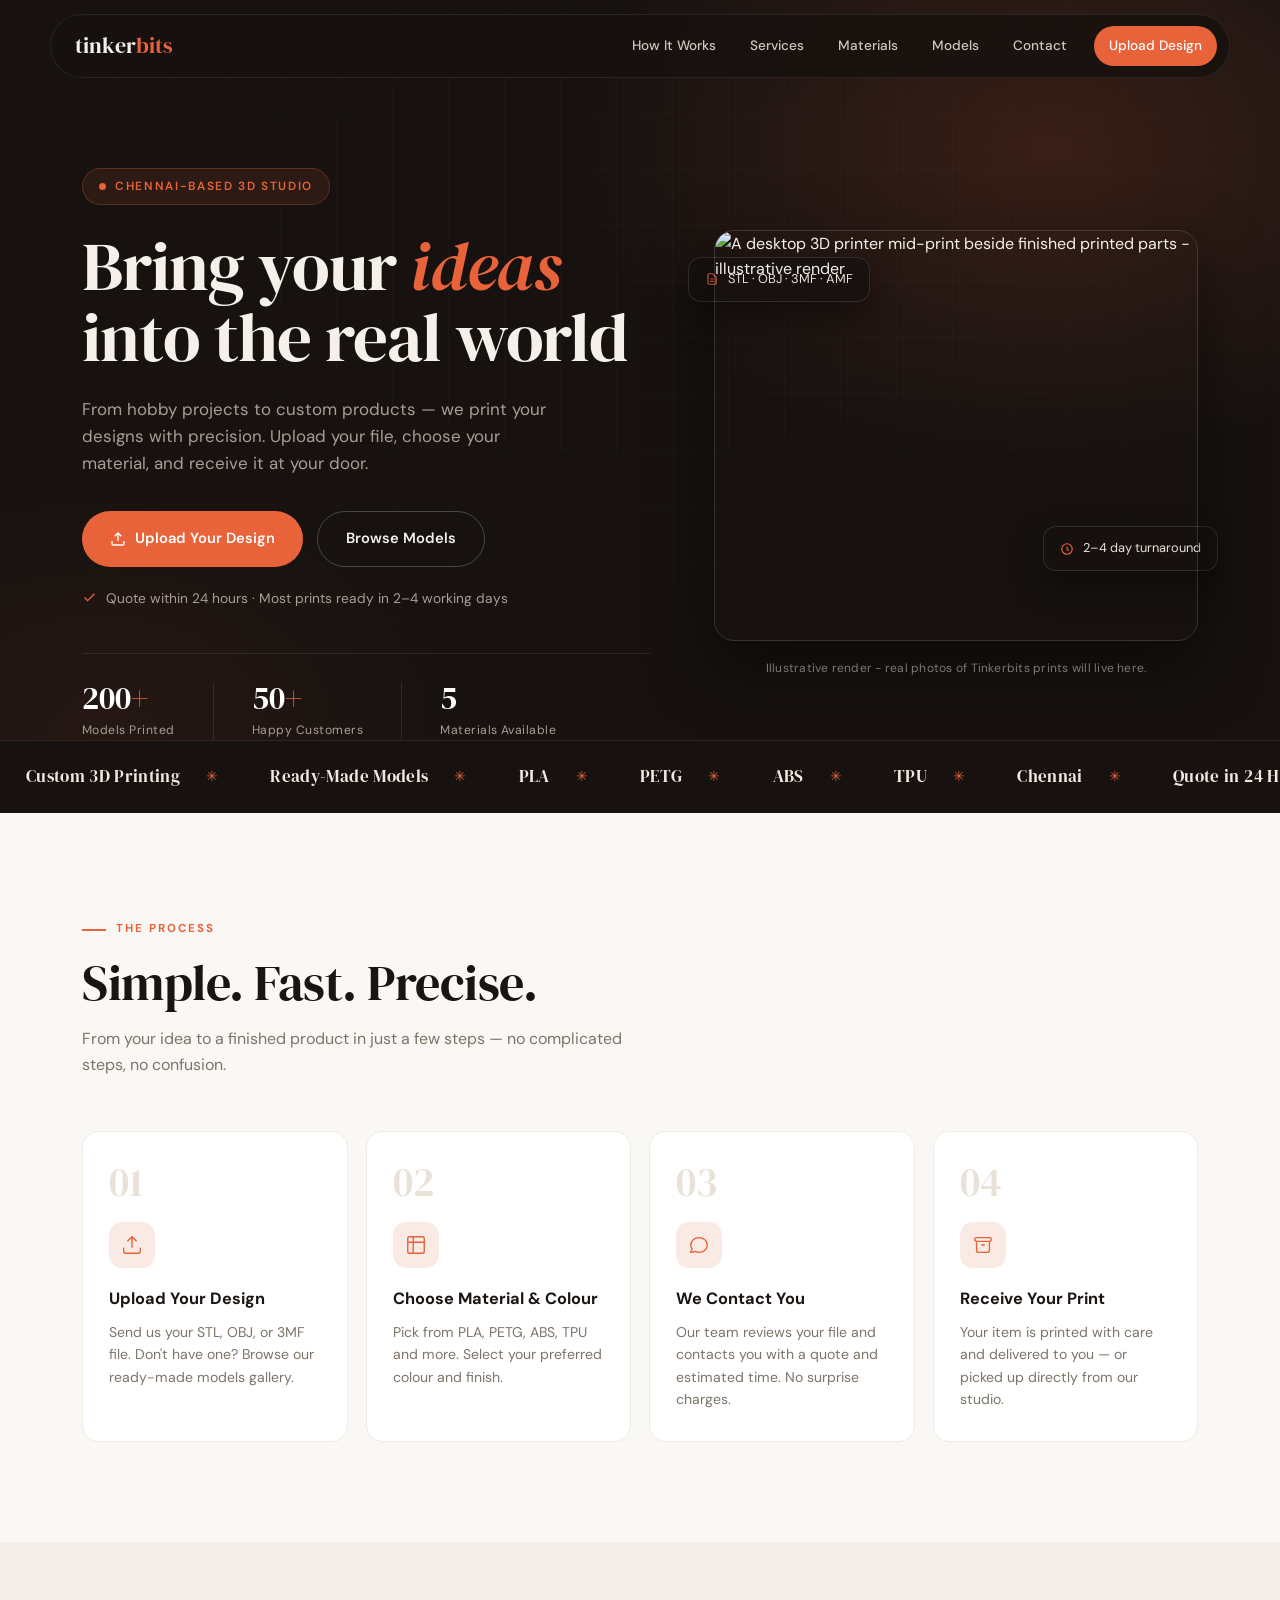
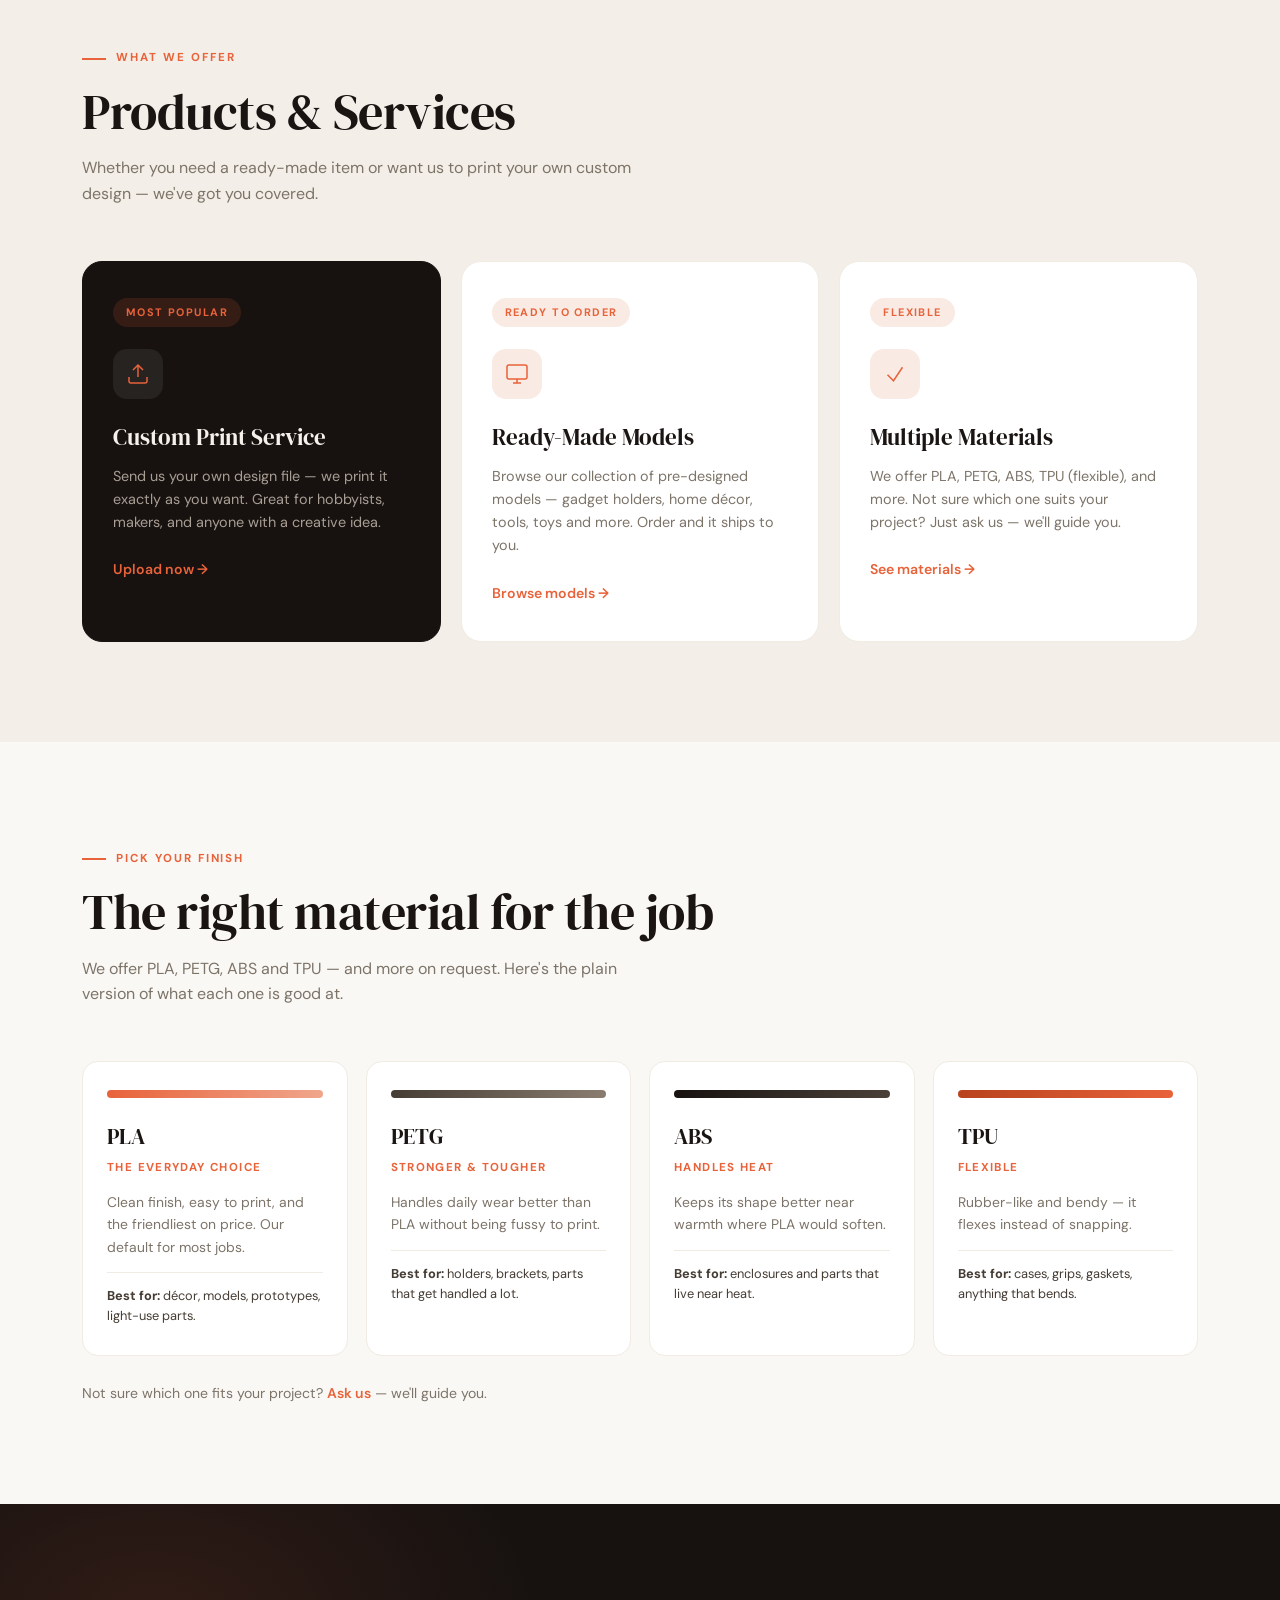
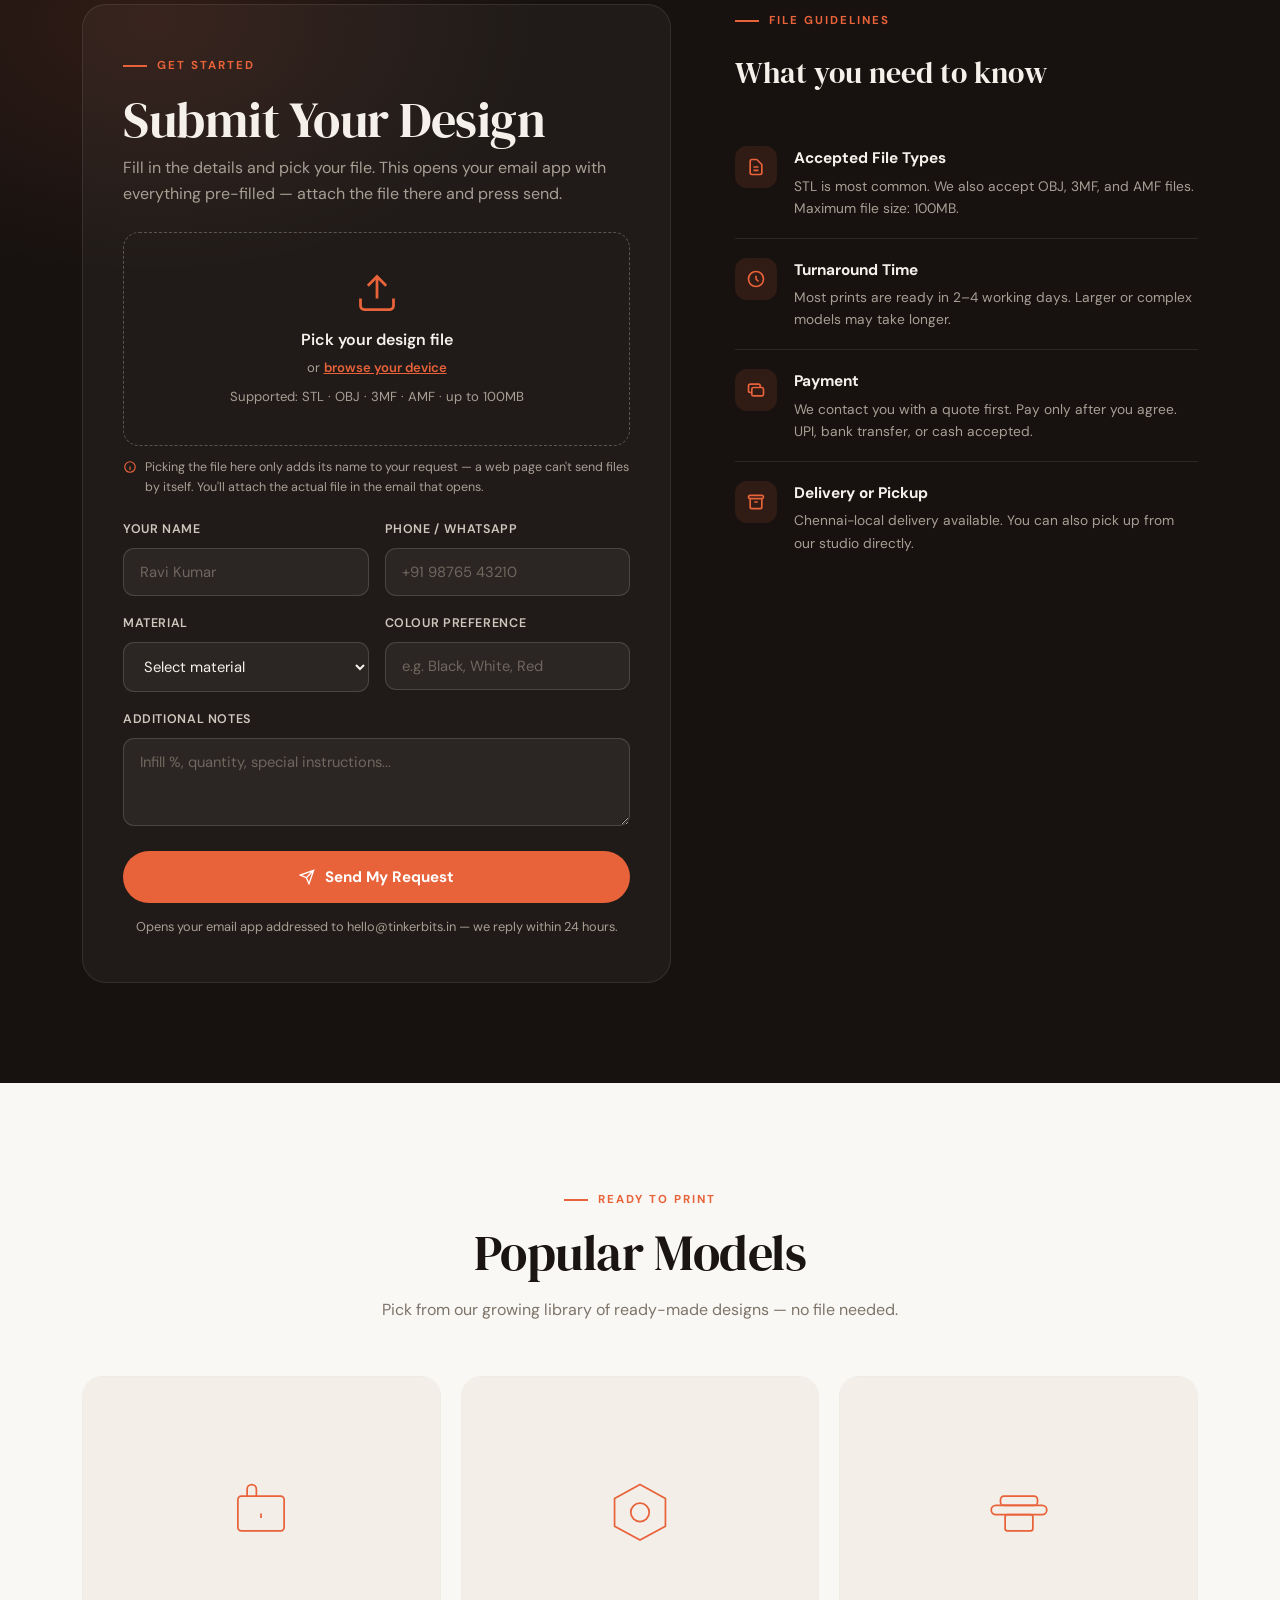
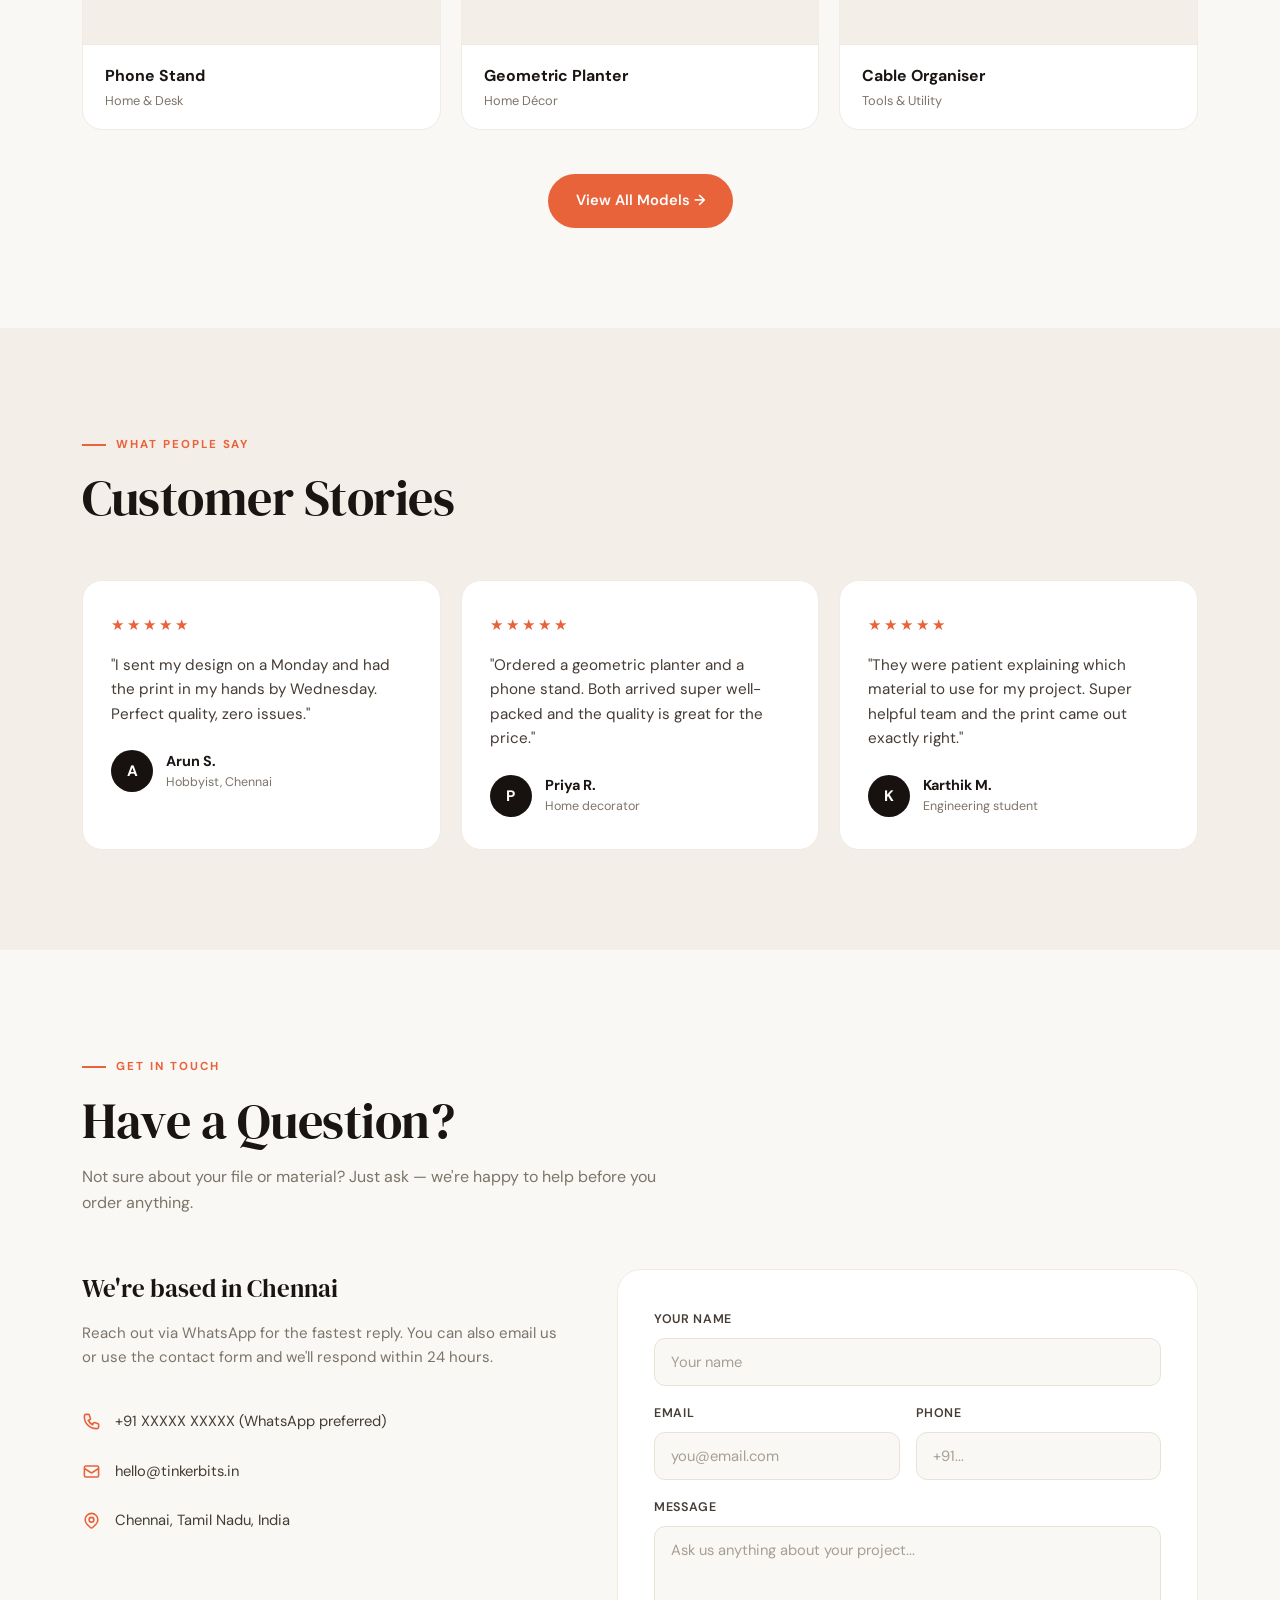
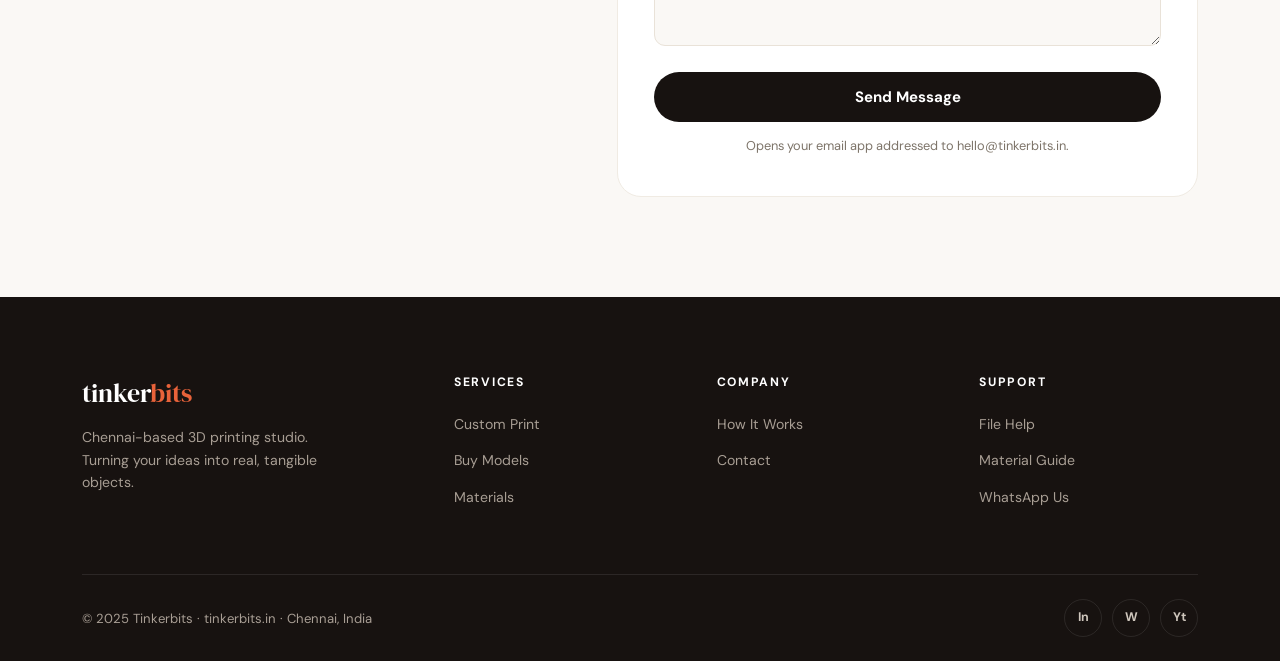
==== 1-index.html @ 571932a8 "Modern UI redesign: dark terracotta hero, materials section, honest mailto forms, restyled models ga" ====
<!DOCTYPE html>
<html lang="en">
<head>
  <meta charset="UTF-8" />
  <meta name="viewport" content="width=device-width, initial-scale=1.0" />
  <title>Tinkerbits — 3D Printing Studio, Chennai</title>
  <meta name="description" content="Chennai-based 3D printing studio. Upload your design or pick a ready-made model — printed with care and delivered to your door." />
  <link rel="preconnect" href="https://fonts.googleapis.com" />
  <link rel="preconnect" href="https://fonts.gstatic.com" crossorigin />
  <link href="https://fonts.googleapis.com/css2?family=DM+Serif+Display:ital@0;1&family=DM+Sans:wght@300;400;500;600;700&display=swap" rel="stylesheet" />
  <style>
    *, *::before, *::after { box-sizing: border-box; margin: 0; padding: 0; }
    :root {
      --bg: #faf8f5;
      --bg-warm: #f3eee7;
      --surface: #ffffff;
      --ink: #1a1512;
      --ink-2: #453c34;
      --muted: #7d7469;
      --border: #e9e2d8;
      --border-soft: #f0ebe3;
      --accent: #e8623a;
      --accent-strong: #cf4f28;
      --accent-soft: #f9ebe3;
      --dark: #171210;
      --dark-2: #211a16;
      --dark-line: rgba(255, 255, 255, 0.09);
      --dark-muted: #a89e94;
      --font-display: 'DM Serif Display', serif;
      --font-body: 'DM Sans', sans-serif;
      --max-w: 1180px;
      --radius: 16px;
      --ease: cubic-bezier(0.22, 1, 0.36, 1);
    }
    html { scroll-behavior: smooth; scroll-padding-top: 100px; }
    body {
      font-family: var(--font-body);
      background: var(--bg);
      color: var(--ink);
      line-height: 1.6;
      -webkit-font-smoothing: antialiased;
      overflow-x: hidden;
    }
    ::selection { background: var(--accent); color: #fff; }
    a { color: inherit; text-decoration: none; }
    ul { list-style: none; }
    svg { display: block; }
    img { max-width: 100%; display: block; }

    /* ─── NAV (dark floating pill) ─── */
    nav {
      position: fixed; top: 14px; left: 50%; transform: translateX(-50%);
      width: min(var(--max-w), calc(100% - 28px)); z-index: 100;
      display: flex; align-items: center; justify-content: space-between;
      padding: 11px 12px 11px 24px;
      background: rgba(23, 18, 16, 0.86);
      backdrop-filter: blur(16px); -webkit-backdrop-filter: blur(16px);
      border: 1px solid rgba(255, 255, 255, 0.08); border-radius: 100px;
      transition: box-shadow 0.4s var(--ease), background 0.4s var(--ease);
    }
    nav.scrolled { background: rgba(23, 18, 16, 0.95); box-shadow: 0 12px 36px rgba(23, 18, 16, 0.35); }
    .nav-logo { font-family: var(--font-display); font-size: 1.35rem; color: #f5f1ea; }
    .nav-logo span { color: var(--accent); }
    .nav-links { display: flex; align-items: center; gap: 4px; }
    .nav-links a {
      font-size: 0.85rem; font-weight: 500; color: #cfc7bd;
      padding: 9px 15px; border-radius: 100px;
      transition: color 0.25s var(--ease), background 0.25s var(--ease);
    }
    .nav-links a:hover { color: #fff; background: rgba(255, 255, 255, 0.07); }
    .nav-links a.nav-cta {
      background: var(--accent); color: #fff; margin-left: 8px;
      transition: background 0.25s var(--ease), transform 0.25s var(--ease), box-shadow 0.25s var(--ease);
    }
    .nav-links a.nav-cta:hover { background: var(--accent-strong); transform: translateY(-1px); box-shadow: 0 8px 22px rgba(232, 98, 58, 0.4); }
    .hamburger { display: none; flex-direction: column; gap: 5px; cursor: pointer; padding: 10px; background: none; border: none; }
    .hamburger span { width: 20px; height: 2px; background: #f5f1ea; border-radius: 2px; transition: 0.3s var(--ease); }

    /* ─── SHARED ─── */
    .section-inner { max-width: var(--max-w); margin: 0 auto; padding: 0 32px; }
    .section-label {
      display: inline-flex; align-items: center; gap: 10px;
      font-size: 0.72rem; font-weight: 700; letter-spacing: 0.17em; text-transform: uppercase;
      color: var(--accent); margin-bottom: 18px;
    }
    .section-label::before { content: ''; width: 24px; height: 2px; background: var(--accent); }
    .section-title {
      font-family: var(--font-display); font-weight: 400;
      font-size: clamp(2.1rem, 4.4vw, 3.1rem); line-height: 1.08; letter-spacing: -0.01em;
      margin-bottom: 16px;
    }
    .section-sub { color: var(--muted); max-width: 580px; font-size: 1rem; }
    section { padding: 100px 0; position: relative; }

    .btn-primary, .btn-outline {
      display: inline-flex; align-items: center; gap: 9px;
      padding: 15px 28px; border-radius: 100px;
      font-family: var(--font-body); font-size: 0.92rem; font-weight: 600;
      cursor: pointer; border: none;
      transition: transform 0.3s var(--ease), box-shadow 0.3s var(--ease), background 0.3s var(--ease), border-color 0.3s var(--ease), color 0.3s var(--ease);
    }
    .btn-primary { background: var(--accent); color: #fff; }
    .btn-primary:hover { background: var(--accent-strong); transform: translateY(-2px); box-shadow: 0 12px 32px rgba(232, 98, 58, 0.35); }
    .btn-outline { background: transparent; color: var(--ink); border: 1px solid var(--border); }
    .btn-outline:hover { border-color: var(--ink); transform: translateY(-2px); }

    .fade-in { opacity: 0; transform: translateY(26px); transition: opacity 0.8s var(--ease), transform 0.8s var(--ease); transition-delay: var(--d, 0s); }
    .fade-in.visible { opacity: 1; transform: none; }
    @media (prefers-reduced-motion: reduce) {
      html { scroll-behavior: auto; }
      .fade-in { opacity: 1; transform: none; transition: none; }
      *, *::before, *::after { animation-duration: 0.01ms !important; animation-iteration-count: 1 !important; transition-duration: 0.01ms !important; }
    }

    /* ─── HERO (dark, photo-led) ─── */
    .hero {
      background: var(--dark); color: #f5f1ea;
      padding: 168px 0 0; overflow: hidden;
    }
    .hero::before {
      content: ''; position: absolute; inset: 0;
      background:
        radial-gradient(720px 480px at 82% 18%, rgba(232, 98, 58, 0.16), transparent 65%),
        radial-gradient(600px 420px at 8% 90%, rgba(232, 98, 58, 0.07), transparent 60%);
      pointer-events: none;
    }
    .hero-bg-grid {
      position: absolute; inset: 0; opacity: 0.5; pointer-events: none;
      background-image:
        linear-gradient(rgba(255,255,255,0.035) 1px, transparent 1px),
        linear-gradient(90deg, rgba(255,255,255,0.035) 1px, transparent 1px);
      background-size: 56px 56px;
      mask-image: radial-gradient(ellipse 90% 80% at 50% 30%, #000 30%, transparent 75%);
      -webkit-mask-image: radial-gradient(ellipse 90% 80% at 50% 30%, #000 30%, transparent 75%);
    }
    .hero-inner {
      max-width: var(--max-w); margin: 0 auto; padding: 0 32px;
      display: grid; grid-template-columns: 1.08fr 0.92fr; gap: 64px; align-items: center;
      position: relative;
    }
    .hero-tag {
      display: inline-flex; align-items: center; gap: 9px;
      font-size: 0.74rem; font-weight: 600; letter-spacing: 0.14em; text-transform: uppercase;
      color: var(--accent); background: rgba(232, 98, 58, 0.1);
      border: 1px solid rgba(232, 98, 58, 0.28);
      padding: 8px 16px; border-radius: 100px; margin-bottom: 26px;
    }
    .hero-tag::before { content: ''; width: 7px; height: 7px; border-radius: 50%; background: var(--accent); }
    .hero h1 {
      font-family: var(--font-display); font-weight: 400;
      font-size: clamp(2.7rem, 5.6vw, 4.3rem); line-height: 1.04; letter-spacing: -0.015em;
      margin-bottom: 22px;
    }
    .hero h1 em { font-style: italic; color: var(--accent); }
    .hero-desc { color: var(--dark-muted); font-size: 1.06rem; max-width: 470px; margin-bottom: 34px; }
    .hero-actions { display: flex; gap: 14px; flex-wrap: wrap; margin-bottom: 20px; }
    .hero .btn-outline { color: #f5f1ea; border-color: rgba(255, 255, 255, 0.22); }
    .hero .btn-outline:hover { border-color: #f5f1ea; }
    .hero-expect {
      display: flex; align-items: center; gap: 9px;
      font-size: 0.86rem; color: var(--dark-muted); margin-bottom: 44px;
    }
    .hero-expect svg { color: var(--accent); flex-shrink: 0; }
    .hero-stats {
      display: flex; gap: 0; border-top: 1px solid var(--dark-line); padding-top: 28px;
    }
    .hero-stats > div { padding-right: 38px; margin-right: 38px; border-right: 1px solid var(--dark-line); }
    .hero-stats > div:last-child { border-right: none; padding-right: 0; margin-right: 0; }
    .stat-num { font-family: var(--font-display); font-size: 2rem; line-height: 1; color: #fff; }
    .stat-num span { color: var(--accent); }
    .stat-label { font-size: 0.76rem; color: var(--dark-muted); margin-top: 7px; letter-spacing: 0.04em; }

    /* hero visual: existing cube mark + honest photo slot */
    .hero-visual { position: relative; display: flex; flex-direction: column; gap: 18px; }
    .hero-photo {
      border-radius: 20px; overflow: hidden; position: relative;
      border: 1px solid rgba(255, 255, 255, 0.14);
      box-shadow: 0 26px 64px rgba(0, 0, 0, 0.5);
    }
    .hero-photo img { width: 100%; aspect-ratio: 4 / 3.4; object-fit: cover; }
    .hero-photo-caption {
      font-size: 0.75rem; color: var(--dark-muted); text-align: center; letter-spacing: 0.02em;
    }
    .hero-chip {
      position: absolute; background: rgba(23, 18, 16, 0.92); backdrop-filter: blur(8px);
      border: 1px solid rgba(255, 255, 255, 0.12); border-radius: 13px;
      padding: 11px 16px; font-size: 0.8rem; color: #e8e2d9;
      display: flex; align-items: center; gap: 9px;
      box-shadow: 0 14px 34px rgba(0, 0, 0, 0.4);
    }
    .hero-chip svg { color: var(--accent); flex-shrink: 0; }
    .hero-chip.chip-1 { top: 6%; left: -26px; animation: float 7s ease-in-out infinite; }
    .hero-chip.chip-2 { bottom: 24%; right: -20px; animation: float 8.5s ease-in-out 1.2s infinite; }
    @keyframes float { 0%, 100% { transform: translateY(0); } 50% { transform: translateY(-13px); } }

    /* ─── MARQUEE ─── */
    .marquee {
      background: var(--dark); color: #efe9e0; border-top: 1px solid var(--dark-line);
      padding: 22px 0; overflow: hidden; white-space: nowrap; position: relative;
    }
    .marquee-track { display: inline-flex; gap: 0; animation: marquee 30s linear infinite; }
    .marquee span {
      font-family: var(--font-display); font-size: 1.06rem; letter-spacing: 0.02em;
      padding: 0 26px; display: inline-flex; align-items: center; gap: 26px;
    }
    .marquee span::after { content: '✳'; color: var(--accent); font-size: 0.9rem; }
    @keyframes marquee { from { transform: translateX(0); } to { transform: translateX(-50%); } }

    /* ─── STEPS ─── */
    .how { background: var(--bg); }
    .steps-grid { display: grid; grid-template-columns: repeat(4, 1fr); gap: 18px; margin-top: 54px; counter-reset: step; }
    .step {
      background: var(--surface); border: 1px solid var(--border-soft); border-radius: var(--radius);
      padding: 30px 26px; position: relative;
      transition: transform 0.35s var(--ease), box-shadow 0.35s var(--ease), border-color 0.35s var(--ease);
    }
    .step:hover { transform: translateY(-5px); border-color: var(--border); box-shadow: 0 18px 44px rgba(26, 21, 18, 0.08); }
    .step-num {
      font-family: var(--font-display); font-size: 2.5rem; line-height: 1;
      color: var(--border); margin-bottom: 20px; transition: color 0.35s var(--ease);
    }
    .step:hover .step-num { color: var(--accent); }
    .step-icon {
      width: 46px; height: 46px; border-radius: 13px; background: var(--accent-soft);
      display: flex; align-items: center; justify-content: center; margin-bottom: 18px; color: var(--accent);
    }
    .step-icon svg { width: 22px; height: 22px; }
    .step h3 { font-size: 1.02rem; font-weight: 700; margin-bottom: 8px; }
    .step p { font-size: 0.88rem; color: var(--muted); }

    /* ─── SERVICES ─── */
    .services { background: var(--bg-warm); }
    .services-grid { display: grid; grid-template-columns: repeat(3, 1fr); gap: 20px; margin-top: 54px; }
    .service-card {
      background: var(--surface); border: 1px solid var(--border-soft); border-radius: 20px;
      padding: 36px 30px; position: relative;
      transition: transform 0.35s var(--ease), box-shadow 0.35s var(--ease);
    }
    .service-card:hover { transform: translateY(-6px); box-shadow: 0 22px 50px rgba(26, 21, 18, 0.1); }
    .service-card.featured { background: var(--dark); color: #f5f1ea; border-color: var(--dark); }
    .service-card.featured p { color: var(--dark-muted); }
    .service-tag {
      display: inline-block; font-size: 0.68rem; font-weight: 700; letter-spacing: 0.13em; text-transform: uppercase;
      color: var(--accent); background: var(--accent-soft); border-radius: 100px; padding: 6px 13px; margin-bottom: 22px;
    }
    .service-card.featured .service-tag { background: rgba(232, 98, 58, 0.14); }
    .service-icon { width: 50px; height: 50px; border-radius: 14px; background: var(--accent-soft); display: flex; align-items: center; justify-content: center; margin-bottom: 20px; }
    .service-card.featured .service-icon { background: rgba(255, 255, 255, 0.07); }
    .service-icon svg { width: 24px; height: 24px; }
    .service-card h3 { font-family: var(--font-display); font-weight: 400; font-size: 1.42rem; margin-bottom: 10px; }
    .service-card p { font-size: 0.9rem; color: var(--muted); margin-bottom: 22px; }
    .service-link { font-size: 0.88rem; font-weight: 600; color: var(--accent); display: inline-flex; align-items: center; gap: 6px; transition: gap 0.3s var(--ease); }
    .service-link:hover { gap: 11px; }

    /* ─── MATERIALS ─── */
    .materials { background: var(--bg); }
    .materials-grid { display: grid; grid-template-columns: repeat(4, 1fr); gap: 18px; margin-top: 54px; }
    .material-card {
      background: var(--surface); border: 1px solid var(--border-soft); border-radius: var(--radius);
      padding: 28px 24px; transition: transform 0.35s var(--ease), box-shadow 0.35s var(--ease), border-color 0.35s var(--ease);
    }
    .material-card:hover { transform: translateY(-5px); border-color: var(--accent); box-shadow: 0 18px 44px rgba(26, 21, 18, 0.08); }
    .material-swatch { width: 100%; height: 8px; border-radius: 100px; margin-bottom: 22px; }
    .material-card h3 { font-family: var(--font-display); font-weight: 400; font-size: 1.35rem; margin-bottom: 4px; }
    .material-kind { font-size: 0.72rem; font-weight: 700; letter-spacing: 0.12em; text-transform: uppercase; color: var(--accent); margin-bottom: 14px; }
    .material-card p { font-size: 0.87rem; color: var(--muted); margin-bottom: 14px; }
    .material-best { font-size: 0.8rem; color: var(--ink-2); border-top: 1px solid var(--border-soft); padding-top: 13px; }
    .material-best strong { font-weight: 700; }
    .materials-note { margin-top: 26px; font-size: 0.88rem; color: var(--muted); }
    .materials-note a { color: var(--accent); font-weight: 600; }

    /* ─── UPLOAD ─── */
    .upload-sec { background: var(--dark); color: #f5f1ea; }
    .upload-sec::before {
      content: ''; position: absolute; inset: 0; pointer-events: none;
      background: radial-gradient(640px 420px at 12% 10%, rgba(232, 98, 58, 0.12), transparent 60%);
    }
    .upload-inner { display: grid; grid-template-columns: 1.12fr 0.88fr; gap: 64px; position: relative; }
    .upload-sec .section-sub { color: var(--dark-muted); }
    .upload-form-wrap {
      background: rgba(255, 255, 255, 0.04); border: 1px solid var(--dark-line);
      border-radius: 24px; padding: 44px 40px;
    }
    .dropzone {
      border: 1.5px dashed rgba(255, 255, 255, 0.25); border-radius: var(--radius);
      padding: 38px 24px; text-align: center; cursor: pointer; margin-bottom: 12px;
      transition: border-color 0.3s var(--ease), background 0.3s var(--ease);
    }
    .dropzone:hover, .dropzone.dragover { border-color: var(--accent); background: rgba(232, 98, 58, 0.07); }
    .dropzone-icon { color: var(--accent); display: flex; justify-content: center; margin-bottom: 12px; }
    .dropzone h4 { font-size: 1rem; font-weight: 600; margin-bottom: 4px; }
    .dropzone p { font-size: 0.82rem; color: var(--dark-muted); }
    .browse-link { color: var(--accent); font-weight: 600; text-decoration: underline; }
    #fileInput { display: none; }
    .file-note { font-size: 0.78rem; color: var(--dark-muted); margin-bottom: 22px; display: flex; gap: 8px; align-items: flex-start; }
    .file-note svg { flex-shrink: 0; margin-top: 2px; color: var(--accent); }
    .file-preview {
      display: none; align-items: center; gap: 10px; background: rgba(232, 98, 58, 0.1);
      border: 1px solid rgba(232, 98, 58, 0.3); border-radius: 10px;
      padding: 11px 15px; font-size: 0.86rem; margin-bottom: 22px; color: #f0b49e;
    }
    .file-preview.show { display: flex; }
    .file-preview svg { width: 17px; height: 17px; }
    .form-row { display: grid; grid-template-columns: 1fr 1fr; gap: 16px; }
    .form-group { margin-bottom: 18px; }
    .form-group label { display: block; font-size: 0.78rem; font-weight: 600; letter-spacing: 0.05em; text-transform: uppercase; margin-bottom: 8px; color: #cfc7bd; }
    .form-control {
      width: 100%; padding: 13px 16px; border-radius: 11px;
      border: 1px solid rgba(255, 255, 255, 0.14); background: rgba(255, 255, 255, 0.05);
      font-family: var(--font-body); font-size: 0.92rem; color: #f5f1ea;
      transition: border-color 0.3s var(--ease), background 0.3s var(--ease);
    }
    .form-control::placeholder { color: #6f665d; }
    .form-control:focus { outline: none; border-color: var(--accent); background: rgba(255, 255, 255, 0.08); }
    select.form-control option { color: #1a1512; }
    textarea.form-control { resize: vertical; min-height: 88px; }
    .submit-btn {
      width: 100%; padding: 16px; border-radius: 100px; border: none; cursor: pointer;
      background: var(--accent); color: #fff; font-family: var(--font-body);
      font-size: 0.95rem; font-weight: 700; display: flex; align-items: center; justify-content: center; gap: 10px;
      transition: background 0.3s var(--ease), transform 0.3s var(--ease), box-shadow 0.3s var(--ease);
    }
    .submit-btn:hover { background: var(--accent-strong); transform: translateY(-2px); box-shadow: 0 14px 34px rgba(232, 98, 58, 0.4); }
    .form-note { text-align: center; font-size: 0.8rem; color: var(--dark-muted); margin-top: 14px; }
    .upload-info h2 { font-family: var(--font-display); font-weight: 400; font-size: 1.9rem; margin-bottom: 30px; }
    .info-list li { display: flex; gap: 17px; padding: 19px 0; border-bottom: 1px solid var(--dark-line); }
    .info-list li:last-child { border-bottom: none; }
    .info-icon {
      width: 42px; height: 42px; border-radius: 12px; flex-shrink: 0;
      background: rgba(232, 98, 58, 0.12); color: var(--accent);
      display: flex; align-items: center; justify-content: center;
    }
    .info-icon svg { width: 20px; height: 20px; }
    .info-list h4 { font-size: 0.96rem; font-weight: 700; margin-bottom: 4px; }
    .info-list p { font-size: 0.86rem; color: var(--dark-muted); }

    /* ─── MODELS TEASER ─── */
    .models-teaser { background: var(--bg); text-align: center; }
    .models-teaser .section-sub { margin: 0 auto; }
    .models-grid-preview { display: grid; grid-template-columns: repeat(3, 1fr); gap: 20px; margin: 54px 0 44px; text-align: left; }
    .model-thumb {
      background: var(--surface); border: 1px solid var(--border-soft); border-radius: 20px; overflow: hidden;
      transition: transform 0.35s var(--ease), box-shadow 0.35s var(--ease);
    }
    .model-thumb:hover { transform: translateY(-6px); box-shadow: 0 22px 50px rgba(26, 21, 18, 0.1); }
    .model-thumb-img {
      aspect-ratio: 4 / 3; background: var(--bg-warm); display: flex; align-items: center; justify-content: center;
      color: var(--accent); border-bottom: 1px solid var(--border-soft);
    }
    .model-thumb-img svg { width: 74px; height: 74px; }
    .model-thumb-body { padding: 18px 22px; }
    .model-thumb-body h4 { font-size: 0.99rem; font-weight: 700; }
    .model-thumb-body p { font-size: 0.8rem; color: var(--muted); margin-top: 3px; }

    /* ─── TESTIMONIALS ─── */
    .testimonials { background: var(--bg-warm); }
    .testi-grid { display: grid; grid-template-columns: repeat(3, 1fr); gap: 20px; margin-top: 54px; }
    .testi-card {
      background: var(--surface); border: 1px solid var(--border-soft); border-radius: 20px; padding: 32px 28px;
      transition: transform 0.35s var(--ease), box-shadow 0.35s var(--ease);
    }
    .testi-card:hover { transform: translateY(-5px); box-shadow: 0 18px 44px rgba(26, 21, 18, 0.09); }
    .stars { color: var(--accent); letter-spacing: 3px; margin-bottom: 16px; font-size: 0.95rem; }
    .testi-text { font-size: 0.95rem; color: var(--ink-2); margin-bottom: 24px; }
    .testi-author { display: flex; align-items: center; gap: 13px; }
    .testi-avatar {
      width: 42px; height: 42px; border-radius: 50%; background: var(--dark); color: #fff;
      display: flex; align-items: center; justify-content: center; font-weight: 700; font-size: 0.95rem;
    }
    .testi-name { font-size: 0.9rem; font-weight: 700; }
    .testi-role { font-size: 0.78rem; color: var(--muted); }

    /* ─── CONTACT ─── */
    .contact { background: var(--bg); }
    .contact-grid { display: grid; grid-template-columns: 0.9fr 1.1fr; gap: 60px; margin-top: 54px; align-items: start; }
    .contact-info h3 { font-family: var(--font-display); font-weight: 400; font-size: 1.55rem; margin-bottom: 12px; }
    .contact-info > p { color: var(--muted); font-size: 0.94rem; margin-bottom: 28px; }
    .contact-details li { display: flex; align-items: center; gap: 14px; padding: 13px 0; font-size: 0.92rem; color: var(--ink-2); }
    .contact-details svg { width: 19px; height: 19px; color: var(--accent); flex-shrink: 0; }
    .contact-form {
      background: var(--surface); border: 1px solid var(--border-soft); border-radius: 24px; padding: 40px 36px;
    }
    .contact-form .form-group label { color: var(--ink-2); }
    .contact-form .form-control { border-color: var(--border); background: var(--bg); color: var(--ink); }
    .contact-form .form-control::placeholder { color: #a89e93; }
    .contact-form .form-control:focus { border-color: var(--accent); background: var(--surface); }
    .contact-submit {
      width: 100%; padding: 15px; border-radius: 100px; border: none; cursor: pointer;
      background: var(--dark); color: #fff; font-family: var(--font-body); font-size: 0.94rem; font-weight: 700;
      transition: background 0.3s var(--ease), transform 0.3s var(--ease), box-shadow 0.3s var(--ease);
    }
    .contact-submit:hover { background: var(--accent); transform: translateY(-2px); box-shadow: 0 12px 30px rgba(232, 98, 58, 0.35); }

    /* ─── FOOTER ─── */
    footer { background: var(--dark); color: #cfc7bd; padding: 76px 0 0; }
    .footer-inner { max-width: var(--max-w); margin: 0 auto; padding: 0 32px; }
    .footer-top { display: grid; grid-template-columns: 1.5fr 1fr 1fr 1fr; gap: 44px; padding-bottom: 54px; }
    .footer-logo { font-family: var(--font-display); font-size: 1.6rem; color: #fff; margin-bottom: 12px; }
    .footer-logo span { color: var(--accent); }
    .footer-tagline { font-size: 0.88rem; color: var(--dark-muted); max-width: 270px; }
    .footer-col h4 { font-size: 0.76rem; font-weight: 700; letter-spacing: 0.14em; text-transform: uppercase; color: #fff; margin-bottom: 18px; }
    .footer-col ul li { margin-bottom: 11px; }
    .footer-col a { font-size: 0.88rem; color: var(--dark-muted); transition: color 0.25s var(--ease); }
    .footer-col a:hover { color: var(--accent); }
    .footer-bottom {
      border-top: 1px solid var(--dark-line); padding: 24px 0;
      display: flex; align-items: center; justify-content: space-between; gap: 16px; flex-wrap: wrap;
    }
    .footer-copy { font-size: 0.82rem; color: var(--dark-muted); }
    .footer-socials { display: flex; gap: 10px; }
    .footer-socials a {
      width: 38px; height: 38px; border-radius: 50%; border: 1px solid var(--dark-line);
      display: flex; align-items: center; justify-content: center;
      font-size: 0.78rem; font-weight: 700; color: #cfc7bd;
      transition: background 0.3s var(--ease), color 0.3s var(--ease), border-color 0.3s var(--ease);
    }
    .footer-socials a:hover { background: var(--accent); border-color: var(--accent); color: #fff; }

    /* ─── TOAST ─── */
    .toast {
      position: fixed; bottom: 26px; left: 50%; transform: translate(-50%, 90px);
      background: var(--dark); color: #fff; border: 1px solid rgba(255,255,255,0.12);
      padding: 14px 24px; border-radius: 100px; font-size: 0.88rem; z-index: 200;
      display: flex; align-items: center; gap: 11px; opacity: 0;
      transition: transform 0.45s var(--ease), opacity 0.45s var(--ease);
      box-shadow: 0 18px 44px rgba(0, 0, 0, 0.35); max-width: calc(100% - 40px); text-align: center;
    }
    .toast.show { transform: translate(-50%, 0); opacity: 1; }
    .toast-dot { width: 8px; height: 8px; border-radius: 50%; background: var(--accent); flex-shrink: 0; }

    /* ─── RESPONSIVE ─── */
    @media (max-width: 1020px) {
      .steps-grid { grid-template-columns: repeat(2, 1fr); }
      .services-grid, .testi-grid { grid-template-columns: 1fr 1fr; }
      .materials-grid { grid-template-columns: repeat(2, 1fr); }
      .hero-inner { grid-template-columns: 1fr; gap: 48px; }
      .hero-visual { max-width: 520px; }
      .hero-chip.chip-1 { left: -6px; }
      .hero-chip.chip-2 { right: -6px; }
      .upload-inner { grid-template-columns: 1fr; gap: 44px; }
      .contact-grid { grid-template-columns: 1fr; gap: 40px; }
      .footer-top { grid-template-columns: 1fr 1fr; gap: 32px; }
    }
    @media (max-width: 720px) {
      section { padding: 74px 0; }
      .hero { padding-top: 128px; }
      .hamburger { display: flex; }
      .nav-links {
        position: absolute; top: calc(100% + 10px); left: 0; right: 0;
        flex-direction: column; align-items: stretch; gap: 2px;
        background: rgba(23, 18, 16, 0.97); backdrop-filter: blur(18px);
        border: 1px solid rgba(255,255,255,0.1); border-radius: 22px; padding: 12px;
        opacity: 0; visibility: hidden; transform: translateY(-8px);
        transition: opacity 0.3s var(--ease), transform 0.3s var(--ease), visibility 0.3s;
      }
      .nav-links.open { opacity: 1; visibility: visible; transform: none; }
      .nav-links a { padding: 13px 18px; font-size: 0.95rem; }
      .nav-links a.nav-cta { margin-left: 0; text-align: center; margin-top: 6px; }
      .steps-grid, .services-grid, .testi-grid, .models-grid-preview, .materials-grid { grid-template-columns: 1fr; }
      .form-row { grid-template-columns: 1fr; }
      .upload-form-wrap { padding: 30px 22px; }
      .contact-form { padding: 28px 22px; }
      .hero-stats > div { padding-right: 22px; margin-right: 22px; }
      .footer-top { grid-template-columns: 1fr; gap: 28px; }
      .footer-bottom { justify-content: center; text-align: center; }
    }
  </style>
</head>
<body>

  <!-- ─── NAV ─── -->
  <nav id="navbar">
    <a href="#home" class="nav-logo">tinker<span>bits</span></a>
    <div class="nav-links" id="navLinks">
      <a href="#how-it-works">How It Works</a>
      <a href="#services">Services</a>
      <a href="#materials">Materials</a>
      <a href="models.html">Models</a>
      <a href="#contact">Contact</a>
      <a href="#upload" class="nav-cta">Upload Design</a>
    </div>
    <button class="hamburger" id="hamburger" onclick="toggleMenu()" aria-label="Menu">
      <span></span><span></span><span></span>
    </button>
  </nav>

  <!-- ─── HERO ─── -->
  <section class="hero" id="home">
    <div class="hero-bg-grid"></div>
    <div class="hero-inner">
      <div class="hero-text">
        <div class="hero-tag">Chennai-based 3D Studio</div>
        <h1>Bring your <em>ideas</em> into the real world</h1>
        <p class="hero-desc">From hobby projects to custom products — we print your designs with precision. Upload your file, choose your material, and receive it at your door.</p>
        <div class="hero-actions">
          <a href="#upload" class="btn-primary">
            <svg width="16" height="16" fill="none" stroke="currentColor" stroke-width="2" viewBox="0 0 24 24"><path d="M21 15v4a2 2 0 01-2 2H5a2 2 0 01-2-2v-4M17 8l-5-5-5 5M12 3v12"/></svg>
            Upload Your Design
          </a>
          <a href="models.html" class="btn-outline">Browse Models</a>
        </div>
        <div class="hero-expect">
          <svg width="15" height="15" fill="none" stroke="currentColor" stroke-width="2.2" viewBox="0 0 24 24"><path d="M20 6L9 17l-5-5"/></svg>
          Quote within 24 hours · Most prints ready in 2–4 working days
        </div>
        <div class="hero-stats">
          <div><div class="stat-num">200<span>+</span></div><div class="stat-label">Models Printed</div></div>
          <div><div class="stat-num">50<span>+</span></div><div class="stat-label">Happy Customers</div></div>
          <div><div class="stat-num">5</div><div class="stat-label">Materials Available</div></div>
        </div>
      </div>
      <div class="hero-visual">
        <div class="hero-chip chip-1">
          <svg width="14" height="14" fill="none" stroke="currentColor" stroke-width="2" viewBox="0 0 24 24"><path d="M9 12h6m-6 4h6m2 5H7a2 2 0 01-2-2V5a2 2 0 012-2h5.586a1 1 0 01.707.293l5.414 5.414a1 1 0 01.293.707V19a2 2 0 01-2 2z"/></svg>
          STL · OBJ · 3MF · AMF
        </div>
        <div class="hero-chip chip-2">
          <svg width="14" height="14" fill="none" stroke="currentColor" stroke-width="2" viewBox="0 0 24 24"><path d="M12 8v4l3 3m6-3a9 9 0 11-18 0 9 9 0 0118 0z"/></svg>
          2–4 day turnaround
        </div>
        <div class="hero-photo">
          <img src="hero-print.png" alt="A desktop 3D printer mid-print beside finished printed parts - illustrative render" />
        </div>
        <p class="hero-photo-caption">Illustrative render - real photos of Tinkerbits prints will live here.</p>
      </div>
    </div>
    <!-- ─── MARQUEE ─── -->
    <div class="marquee" aria-hidden="true">
      <div class="marquee-track" id="marqueeTrack">
        <span>Custom 3D Printing</span><span>Ready-Made Models</span><span>PLA</span><span>PETG</span><span>ABS</span><span>TPU</span><span>Chennai</span><span>Quote in 24 Hours</span><span>2–4 Day Turnaround</span>
      </div>
    </div>
  </section>

  <!-- ─── HOW IT WORKS ─── -->
  <section class="how" id="how-it-works">
    <div class="section-inner">
      <div class="section-label fade-in">The Process</div>
      <h2 class="section-title fade-in">Simple. Fast. Precise.</h2>
      <p class="section-sub fade-in">From your idea to a finished product in just a few steps — no complicated steps, no confusion.</p>
      <div class="steps-grid">
        <div class="step fade-in">
          <div class="step-num">01</div>
          <div class="step-icon"><svg fill="none" stroke="currentColor" stroke-width="1.5" viewBox="0 0 24 24"><path d="M21 15v4a2 2 0 01-2 2H5a2 2 0 01-2-2v-4M17 8l-5-5-5 5M12 3v12"/></svg></div>
          <h3>Upload Your Design</h3>
          <p>Send us your STL, OBJ, or 3MF file. Don't have one? Browse our ready-made models gallery.</p>
        </div>
        <div class="step fade-in" style="--d:0.08s">
          <div class="step-num">02</div>
          <div class="step-icon"><svg fill="none" stroke="currentColor" stroke-width="1.5" viewBox="0 0 24 24"><path d="M9 3H5a2 2 0 00-2 2v4m6-6h10a2 2 0 012 2v4M9 3v18m0 0h10a2 2 0 002-2V9M9 21H5a2 2 0 01-2-2V9m0 0h18"/></svg></div>
          <h3>Choose Material &amp; Colour</h3>
          <p>Pick from PLA, PETG, ABS, TPU and more. Select your preferred colour and finish.</p>
        </div>
        <div class="step fade-in" style="--d:0.16s">
          <div class="step-num">03</div>
          <div class="step-icon"><svg fill="none" stroke="currentColor" stroke-width="1.5" viewBox="0 0 24 24"><path d="M8 12h.01M12 12h.01M16 12h.01M21 12c0 4.418-4.03 8-9 8a9.863 9.863 0 01-4.255-.949L3 20l1.395-3.72C3.512 15.042 3 13.574 3 12c0-4.418 4.03-8 9-8s9 3.582 9 8z"/></svg></div>
          <h3>We Contact You</h3>
          <p>Our team reviews your file and contacts you with a quote and estimated time. No surprise charges.</p>
        </div>
        <div class="step fade-in" style="--d:0.24s">
          <div class="step-num">04</div>
          <div class="step-icon"><svg fill="none" stroke="currentColor" stroke-width="1.5" viewBox="0 0 24 24"><path d="M5 8h14M5 8a2 2 0 110-4h14a2 2 0 110 4M5 8v10a2 2 0 002 2h10a2 2 0 002-2V8m-9 4h4"/></svg></div>
          <h3>Receive Your Print</h3>
          <p>Your item is printed with care and delivered to you — or picked up directly from our studio.</p>
        </div>
      </div>
    </div>
  </section>

  <!-- ─── SERVICES ─── -->
  <section class="services" id="services">
    <div class="section-inner">
      <div class="section-label fade-in">What We Offer</div>
      <h2 class="section-title fade-in">Products &amp; Services</h2>
      <p class="section-sub fade-in">Whether you need a ready-made item or want us to print your own custom design — we've got you covered.</p>
      <div class="services-grid">
        <div class="service-card featured fade-in">
          <div class="service-tag">Most Popular</div>
          <div class="service-icon"><svg fill="none" stroke="#e8623a" stroke-width="1.5" viewBox="0 0 24 24"><path d="M21 15v4a2 2 0 01-2 2H5a2 2 0 01-2-2v-4M17 8l-5-5-5 5M12 3v12"/></svg></div>
          <h3>Custom Print Service</h3>
          <p>Send us your own design file — we print it exactly as you want. Great for hobbyists, makers, and anyone with a creative idea.</p>
          <a href="#upload" class="service-link">Upload now →</a>
        </div>
        <div class="service-card fade-in" style="--d:0.1s">
          <div class="service-tag">Ready to Order</div>
          <div class="service-icon"><svg fill="none" stroke="#e8623a" stroke-width="1.5" viewBox="0 0 24 24"><rect x="2" y="3" width="20" height="14" rx="2"/><path d="M8 21h8M12 17v4"/></svg></div>
          <h3>Ready-Made Models</h3>
          <p>Browse our collection of pre-designed models — gadget holders, home décor, tools, toys and more. Order and it ships to you.</p>
          <a href="models.html" class="service-link">Browse models →</a>
        </div>
        <div class="service-card fade-in" style="--d:0.2s">
          <div class="service-tag">Flexible</div>
          <div class="service-icon"><svg fill="none" stroke="#e8623a" stroke-width="1.5" viewBox="0 0 24 24"><path d="M4.5 12.75l6 6 9-13.5"/></svg></div>
          <h3>Multiple Materials</h3>
          <p>We offer PLA, PETG, ABS, TPU (flexible), and more. Not sure which one suits your project? Just ask us — we'll guide you.</p>
          <a href="#materials" class="service-link">See materials →</a>
        </div>
      </div>
    </div>
  </section>

  <!-- ─── MATERIALS ─── -->
  <section class="materials" id="materials">
    <div class="section-inner">
      <div class="section-label fade-in">Pick Your Finish</div>
      <h2 class="section-title fade-in">The right material for the job</h2>
      <p class="section-sub fade-in">We offer PLA, PETG, ABS and TPU — and more on request. Here's the plain version of what each one is good at.</p>
      <div class="materials-grid">
        <div class="material-card fade-in">
          <div class="material-swatch" style="background: linear-gradient(90deg, #e8623a, #f0a68c);"></div>
          <h3>PLA</h3>
          <div class="material-kind">The everyday choice</div>
          <p>Clean finish, easy to print, and the friendliest on price. Our default for most jobs.</p>
          <div class="material-best"><strong>Best for:</strong> décor, models, prototypes, light-use parts.</div>
        </div>
        <div class="material-card fade-in" style="--d:0.08s">
          <div class="material-swatch" style="background: linear-gradient(90deg, #453c34, #8a7d70);"></div>
          <h3>PETG</h3>
          <div class="material-kind">Stronger &amp; tougher</div>
          <p>Handles daily wear better than PLA without being fussy to print.</p>
          <div class="material-best"><strong>Best for:</strong> holders, brackets, parts that get handled a lot.</div>
        </div>
        <div class="material-card fade-in" style="--d:0.16s">
          <div class="material-swatch" style="background: linear-gradient(90deg, #171210, #4a4038);"></div>
          <h3>ABS</h3>
          <div class="material-kind">Handles heat</div>
          <p>Keeps its shape better near warmth where PLA would soften.</p>
          <div class="material-best"><strong>Best for:</strong> enclosures and parts that live near heat.</div>
        </div>
        <div class="material-card fade-in" style="--d:0.24s">
          <div class="material-swatch" style="background: linear-gradient(90deg, #b8431d, #e8623a);"></div>
          <h3>TPU</h3>
          <div class="material-kind">Flexible</div>
          <p>Rubber-like and bendy — it flexes instead of snapping.</p>
          <div class="material-best"><strong>Best for:</strong> cases, grips, gaskets, anything that bends.</div>
        </div>
      </div>
      <p class="materials-note fade-in">Not sure which one fits your project? <a href="#contact">Ask us</a> — we'll guide you.</p>
    </div>
  </section>

  <!-- ─── UPLOAD ─── -->
  <section class="upload-sec" id="upload">
    <div class="section-inner">
      <div class="upload-inner">
        <div class="upload-form-wrap fade-in">
          <div class="section-label">Get Started</div>
          <h2 class="section-title" style="margin-bottom:8px;">Submit Your Design</h2>
          <p class="section-sub" style="margin-bottom:26px;">Fill in the details and pick your file. This opens your email app with everything pre-filled — attach the file there and press send.</p>
          <div class="dropzone" id="dropzone" onclick="document.getElementById('fileInput').click()">
            <div class="dropzone-icon">
              <svg fill="none" stroke="currentColor" stroke-width="1.5" viewBox="0 0 24 24" width="44" height="44"><path d="M21 15v4a2 2 0 01-2 2H5a2 2 0 01-2-2v-4M17 8l-5-5-5 5M12 3v12"/></svg>
            </div>
            <h4>Pick your design file</h4>
            <p>or <span class="browse-link">browse your device</span></p>
            <p style="margin-top:8px;">Supported: STL · OBJ · 3MF · AMF · up to 100MB</p>
          </div>
          <input type="file" id="fileInput" accept=".stl,.obj,.3mf,.amf" onchange="handleFile(this)" />
          <p class="file-note">
            <svg width="14" height="14" fill="none" stroke="currentColor" stroke-width="2" viewBox="0 0 24 24"><path d="M13 16h-1v-4h-1m1-4h.01M21 12a9 9 0 11-18 0 9 9 0 0118 0z"/></svg>
            Picking the file here only adds its name to your request — a web page can't send files by itself. You'll attach the actual file in the email that opens.
          </p>
          <div class="file-preview" id="filePreview">
            <svg fill="none" stroke="currentColor" stroke-width="2" viewBox="0 0 24 24"><path d="M9 12h6m-6 4h6m2 5H7a2 2 0 01-2-2V5a2 2 0 012-2h5.586a1 1 0 01.707.293l5.414 5.414a1 1 0 01.293.707V19a2 2 0 01-2 2z"/></svg>
            <span id="fileName">file.stl</span>
          </div>
          <div class="form-row">
            <div class="form-group">
              <label for="userName">Your Name</label>
              <input type="text" class="form-control" placeholder="Ravi Kumar" id="userName" />
            </div>
            <div class="form-group">
              <label for="userPhone">Phone / WhatsApp</label>
              <input type="tel" class="form-control" placeholder="+91 98765 43210" id="userPhone" />
            </div>
          </div>
          <div class="form-row">
            <div class="form-group">
              <label for="material">Material</label>
              <select class="form-control" id="material">
                <option value="">Select material</option>
                <option>PLA (Standard)</option>
                <option>PETG (Stronger)</option>
                <option>ABS (Heat Resistant)</option>
                <option>TPU (Flexible)</option>
                <option>Not sure — advise me</option>
              </select>
            </div>
            <div class="form-group">
              <label for="colour">Colour Preference</label>
              <input type="text" class="form-control" placeholder="e.g. Black, White, Red" id="colour" />
            </div>
          </div>
          <div class="form-group">
            <label for="notes">Additional Notes</label>
            <textarea class="form-control" placeholder="Infill %, quantity, special instructions..." id="notes"></textarea>
          </div>
          <button class="submit-btn" onclick="submitForm()">
            <svg width="16" height="16" fill="none" stroke="currentColor" stroke-width="2" viewBox="0 0 24 24"><path d="M22 2L11 13M22 2l-7 20-4-9-9-4 20-7z"/></svg>
            Send My Request
          </button>
          <p class="form-note">Opens your email app addressed to hello@tinkerbits.in — we reply within 24 hours.</p>
        </div>
        <div class="upload-info fade-in" style="--d:0.12s">
          <div class="section-label">File Guidelines</div>
          <h2>What you need to know</h2>
          <ul class="info-list">
            <li>
              <div class="info-icon"><svg fill="none" stroke="currentColor" stroke-width="2" viewBox="0 0 24 24"><path d="M9 12h6m-6 4h6m2 5H7a2 2 0 01-2-2V5a2 2 0 012-2h5.586a1 1 0 01.707.293l5.414 5.414a1 1 0 01.293.707V19a2 2 0 01-2 2z"/></svg></div>
              <div>
                <h4>Accepted File Types</h4>
                <p>STL is most common. We also accept OBJ, 3MF, and AMF files. Maximum file size: 100MB.</p>
              </div>
            </li>
            <li>
              <div class="info-icon"><svg fill="none" stroke="currentColor" stroke-width="2" viewBox="0 0 24 24"><path d="M12 8v4l3 3m6-3a9 9 0 11-18 0 9 9 0 0118 0z"/></svg></div>
              <div>
                <h4>Turnaround Time</h4>
                <p>Most prints are ready in 2–4 working days. Larger or complex models may take longer.</p>
              </div>
            </li>
            <li>
              <div class="info-icon"><svg fill="none" stroke="currentColor" stroke-width="2" viewBox="0 0 24 24"><path d="M17 9V7a2 2 0 00-2-2H5a2 2 0 00-2 2v6a2 2 0 002 2h2m2 4h10a2 2 0 002-2v-6a2 2 0 00-2-2H9a2 2 0 00-2 2v6a2 2 0 002 2z"/></svg></div>
              <div>
                <h4>Payment</h4>
                <p>We contact you with a quote first. Pay only after you agree. UPI, bank transfer, or cash accepted.</p>
              </div>
            </li>
            <li>
              <div class="info-icon"><svg fill="none" stroke="currentColor" stroke-width="2" viewBox="0 0 24 24"><path d="M5 8h14M5 8a2 2 0 110-4h14a2 2 0 110 4M5 8v10a2 2 0 002 2h10a2 2 0 002-2V8m-9 4h4"/></svg></div>
              <div>
                <h4>Delivery or Pickup</h4>
                <p>Chennai-local delivery available. You can also pick up from our studio directly.</p>
              </div>
            </li>
          </ul>
        </div>
      </div>
    </div>
  </section>

  <!-- ─── MODELS TEASER ─── -->
  <section class="models-teaser">
    <div class="section-inner">
      <div class="section-label fade-in">Ready to Print</div>
      <h2 class="section-title fade-in">Popular Models</h2>
      <p class="section-sub fade-in">Pick from our growing library of ready-made designs — no file needed.</p>
      <div class="models-grid-preview">
        <div class="model-thumb fade-in">
          <div class="model-thumb-img">
            <svg fill="none" stroke="currentColor" stroke-width="1" viewBox="0 0 64 64"><rect x="12" y="20" width="40" height="30" rx="3" stroke-width="1.5"/><path d="M20 20V14a4 4 0 018 0v6M32 35v4" stroke-width="1.5"/></svg>
          </div>
          <div class="model-thumb-body"><h4>Phone Stand</h4><p>Home &amp; Desk</p></div>
        </div>
        <div class="model-thumb fade-in" style="--d:0.1s">
          <div class="model-thumb-img">
            <svg fill="none" stroke="currentColor" stroke-width="1" viewBox="0 0 64 64"><polygon points="32,10 54,22 54,46 32,58 10,46 10,22" stroke-width="1.5"/><circle cx="32" cy="34" r="8" stroke-width="1.5"/></svg>
          </div>
          <div class="model-thumb-body"><h4>Geometric Planter</h4><p>Home Décor</p></div>
        </div>
        <div class="model-thumb fade-in" style="--d:0.2s">
          <div class="model-thumb-img">
            <svg fill="none" stroke="currentColor" stroke-width="1" viewBox="0 0 64 64"><rect x="8" y="28" width="48" height="8" rx="4" stroke-width="1.5"/><rect x="16" y="20" width="32" height="8" rx="3" stroke-width="1.5"/><rect x="20" y="36" width="24" height="14" rx="2" stroke-width="1.5"/></svg>
          </div>
          <div class="model-thumb-body"><h4>Cable Organiser</h4><p>Tools &amp; Utility</p></div>
        </div>
      </div>
      <div class="fade-in">
        <a href="models.html" class="btn-primary">View All Models →</a>
      </div>
    </div>
  </section>

  <!-- ─── TESTIMONIALS ─── -->
  <section class="testimonials">
    <div class="section-inner">
      <div class="section-label fade-in">What People Say</div>
      <h2 class="section-title fade-in">Customer Stories</h2>
      <div class="testi-grid">
        <div class="testi-card fade-in">
          <div class="stars">★★★★★</div>
          <p class="testi-text">"I sent my design on a Monday and had the print in my hands by Wednesday. Perfect quality, zero issues."</p>
          <div class="testi-author">
            <div class="testi-avatar">A</div>
            <div><div class="testi-name">Arun S.</div><div class="testi-role">Hobbyist, Chennai</div></div>
          </div>
        </div>
        <div class="testi-card fade-in" style="--d:0.1s">
          <div class="stars">★★★★★</div>
          <p class="testi-text">"Ordered a geometric planter and a phone stand. Both arrived super well-packed and the quality is great for the price."</p>
          <div class="testi-author">
            <div class="testi-avatar">P</div>
            <div><div class="testi-name">Priya R.</div><div class="testi-role">Home decorator</div></div>
          </div>
        </div>
        <div class="testi-card fade-in" style="--d:0.2s">
          <div class="stars">★★★★★</div>
          <p class="testi-text">"They were patient explaining which material to use for my project. Super helpful team and the print came out exactly right."</p>
          <div class="testi-author">
            <div class="testi-avatar">K</div>
            <div><div class="testi-name">Karthik M.</div><div class="testi-role">Engineering student</div></div>
          </div>
        </div>
      </div>
    </div>
  </section>

  <!-- ─── CONTACT ─── -->
  <section class="contact" id="contact">
    <div class="section-inner">
      <div class="section-label fade-in">Get In Touch</div>
      <h2 class="section-title fade-in">Have a Question?</h2>
      <p class="section-sub fade-in">Not sure about your file or material? Just ask — we're happy to help before you order anything.</p>
      <div class="contact-grid">
        <div class="contact-info fade-in">
          <h3>We're based in Chennai</h3>
          <p>Reach out via WhatsApp for the fastest reply. You can also email us or use the contact form and we'll respond within 24 hours.</p>
          <ul class="contact-details">
            <li>
              <svg fill="none" stroke="currentColor" stroke-width="2" viewBox="0 0 24 24"><path d="M3 5a2 2 0 012-2h3.28a1 1 0 01.948.684l1.498 4.493a1 1 0 01-.502 1.21l-2.257 1.13a11.042 11.042 0 005.516 5.516l1.13-2.257a1 1 0 011.21-.502l4.493 1.498a1 1 0 01.684.949V19a2 2 0 01-2 2h-1C9.716 21 3 14.284 3 6V5z"/></svg>
              <span>+91 XXXXX XXXXX (WhatsApp preferred)</span>
            </li>
            <li>
              <svg fill="none" stroke="currentColor" stroke-width="2" viewBox="0 0 24 24"><path d="M3 8l7.89 5.26a2 2 0 002.22 0L21 8M5 19h14a2 2 0 002-2V7a2 2 0 00-2-2H5a2 2 0 00-2 2v10a2 2 0 002 2z"/></svg>
              <span>hello@tinkerbits.in</span>
            </li>
            <li>
              <svg fill="none" stroke="currentColor" stroke-width="2" viewBox="0 0 24 24"><path d="M17.657 16.657L13.414 20.9a1.998 1.998 0 01-2.827 0l-4.244-4.243a8 8 0 1111.314 0z"/><path d="M15 11a3 3 0 11-6 0 3 3 0 016 0z"/></svg>
              <span>Chennai, Tamil Nadu, India</span>
            </li>
          </ul>
        </div>
        <div class="contact-form fade-in" style="--d:0.12s">
          <div class="form-group">
            <label for="cName">Your Name</label>
            <input type="text" class="form-control" placeholder="Your name" id="cName" />
          </div>
          <div class="form-row">
            <div class="form-group">
              <label for="cEmail">Email</label>
              <input type="email" class="form-control" placeholder="you@email.com" id="cEmail" />
            </div>
            <div class="form-group">
              <label for="cPhone">Phone</label>
              <input type="tel" class="form-control" placeholder="+91..." id="cPhone" />
            </div>
          </div>
          <div class="form-group">
            <label for="cMessage">Message</label>
            <textarea class="form-control" placeholder="Ask us anything about your project..." id="cMessage" style="min-height:120px;"></textarea>
          </div>
          <button class="contact-submit" onclick="submitContact()">Send Message</button>
          <p class="form-note" style="color:var(--muted);">Opens your email app addressed to hello@tinkerbits.in.</p>
        </div>
      </div>
    </div>
  </section>

  <!-- ─── FOOTER ─── -->
  <footer>
    <div class="footer-inner">
      <div class="footer-top">
        <div class="footer-brand">
          <div class="footer-logo">tinker<span>bits</span></div>
          <p class="footer-tagline">Chennai-based 3D printing studio. Turning your ideas into real, tangible objects.</p>
        </div>
        <div class="footer-col">
          <h4>Services</h4>
          <ul>
            <li><a href="#upload">Custom Print</a></li>
            <li><a href="models.html">Buy Models</a></li>
            <li><a href="#materials">Materials</a></li>
          </ul>
        </div>
        <div class="footer-col">
          <h4>Company</h4>
          <ul>
            <li><a href="#how-it-works">How It Works</a></li>
            <li><a href="#contact">Contact</a></li>
          </ul>
        </div>
        <div class="footer-col">
          <h4>Support</h4>
          <ul>
            <li><a href="#contact">File Help</a></li>
            <li><a href="#materials">Material Guide</a></li>
            <li><a href="#contact">WhatsApp Us</a></li>
          </ul>
        </div>
      </div>
      <div class="footer-bottom">
        <p class="footer-copy">© 2025 Tinkerbits · tinkerbits.in · Chennai, India</p>
        <div class="footer-socials">
          <a href="#" title="Instagram">In</a>
          <a href="#" title="WhatsApp">W</a>
          <a href="#" title="YouTube">Yt</a>
        </div>
      </div>
    </div>
  </footer>

  <!-- ─── TOAST ─── -->
  <div class="toast" id="toast">
    <div class="toast-dot"></div>
    <span id="toastMsg">Opening your email app…</span>
  </div>

  <script>
    // ─── NAV ───
    const navbar = document.getElementById('navbar');
    window.addEventListener('scroll', () => {
      navbar.classList.toggle('scrolled', window.scrollY > 24);
    });
    function toggleMenu() {
      document.getElementById('navLinks').classList.toggle('open');
    }
    document.querySelectorAll('#navLinks a').forEach(a =>
      a.addEventListener('click', () => document.getElementById('navLinks').classList.remove('open'))
    );

    // ─── FADE-IN ON SCROLL ───
    const io = new IntersectionObserver(entries => {
      entries.forEach(e => { if (e.isIntersecting) { e.target.classList.add('visible'); io.unobserve(e.target); } });
    }, { threshold: 0.12 });
    document.querySelectorAll('.fade-in').forEach(el => io.observe(el));

    // ─── MARQUEE (duplicate track for seamless loop) ───
    const track = document.getElementById('marqueeTrack');
    track.innerHTML += track.innerHTML;

    // ─── TOAST ───
    let toastTimer;
    function showToast(msg) {
      const t = document.getElementById('toast');
      document.getElementById('toastMsg').textContent = msg;
      t.classList.add('show');
      clearTimeout(toastTimer);
      toastTimer = setTimeout(() => t.classList.remove('show'), 4200);
    }

    // ─── FILE PICK (name only — the file itself is attached in the email) ───
    const dropzone = document.getElementById('dropzone');
    ['dragover', 'dragenter'].forEach(ev => dropzone.addEventListener(ev, e => { e.preventDefault(); dropzone.classList.add('dragover'); }));
    ['dragleave', 'drop'].forEach(ev => dropzone.addEventListener(ev, e => { e.preventDefault(); dropzone.classList.remove('dragover'); }));
    dropzone.addEventListener('drop', e => {
      if (e.dataTransfer.files.length) {
        document.getElementById('fileInput').files = e.dataTransfer.files;
        handleFile(document.getElementById('fileInput'));
      }
    });
    function handleFile(input) {
      if (input.files && input.files.length) {
        document.getElementById('fileName').textContent = input.files[0].name;
        document.getElementById('filePreview').classList.add('show');
      }
    }

    // ─── HONEST SUBMIT: compose an email, no fake success ───
    function submitForm() {
      const name = document.getElementById('userName').value.trim();
      const phone = document.getElementById('userPhone').value.trim();
      if (!name || !phone) { showToast('Please add your name and phone number so we can reply.'); return; }
      const file = document.getElementById('fileName').textContent;
      const hasFile = document.getElementById('filePreview').classList.contains('show');
      const material = document.getElementById('material').value || 'Not selected';
      const colour = document.getElementById('colour').value.trim() || 'No preference';
      const notes = document.getElementById('notes').value.trim() || 'None';
      const subject = 'Custom print request — ' + name;
      const body = [
        'Hi Tinkerbits,', '',
        'I would like a quote for a custom 3D print.', '',
        'Name: ' + name,
        'Phone / WhatsApp: ' + phone,
        'Design file: ' + (hasFile ? file + ' (attached to this email)' : 'Not attached yet — I will send it separately'),
        'Material: ' + material,
        'Colour: ' + colour,
        'Notes: ' + notes, '',
        'Thanks!'
      ].join('\n');
      window.location.href = 'mailto:hello@tinkerbits.in?subject=' + encodeURIComponent(subject) + '&body=' + encodeURIComponent(body);
      showToast('Opening your email app — attach your file there and press send.');
    }

    function submitContact() {
      const name = document.getElementById('cName').value.trim();
      const email = document.getElementById('cEmail').value.trim();
      const phone = document.getElementById('cPhone').value.trim();
      const msg = document.getElementById('cMessage').value.trim();
      if (!name || !msg) { showToast('Please add your name and a short message.'); return; }
      const subject = 'Question from ' + name + ' — tinkerbits.in';
      const body = [
        'Hi Tinkerbits,', '',
        msg, '',
        '— ' + name,
        email ? 'Email: ' + email : '',
        phone ? 'Phone: ' + phone : ''
      ].filter(Boolean).join('\n');
      window.location.href = 'mailto:hello@tinkerbits.in?subject=' + encodeURIComponent(subject) + '&body=' + encodeURIComponent(body);
      showToast('Opening your email app — press send there to reach us.');
    }
  </script>
</body>
</html>
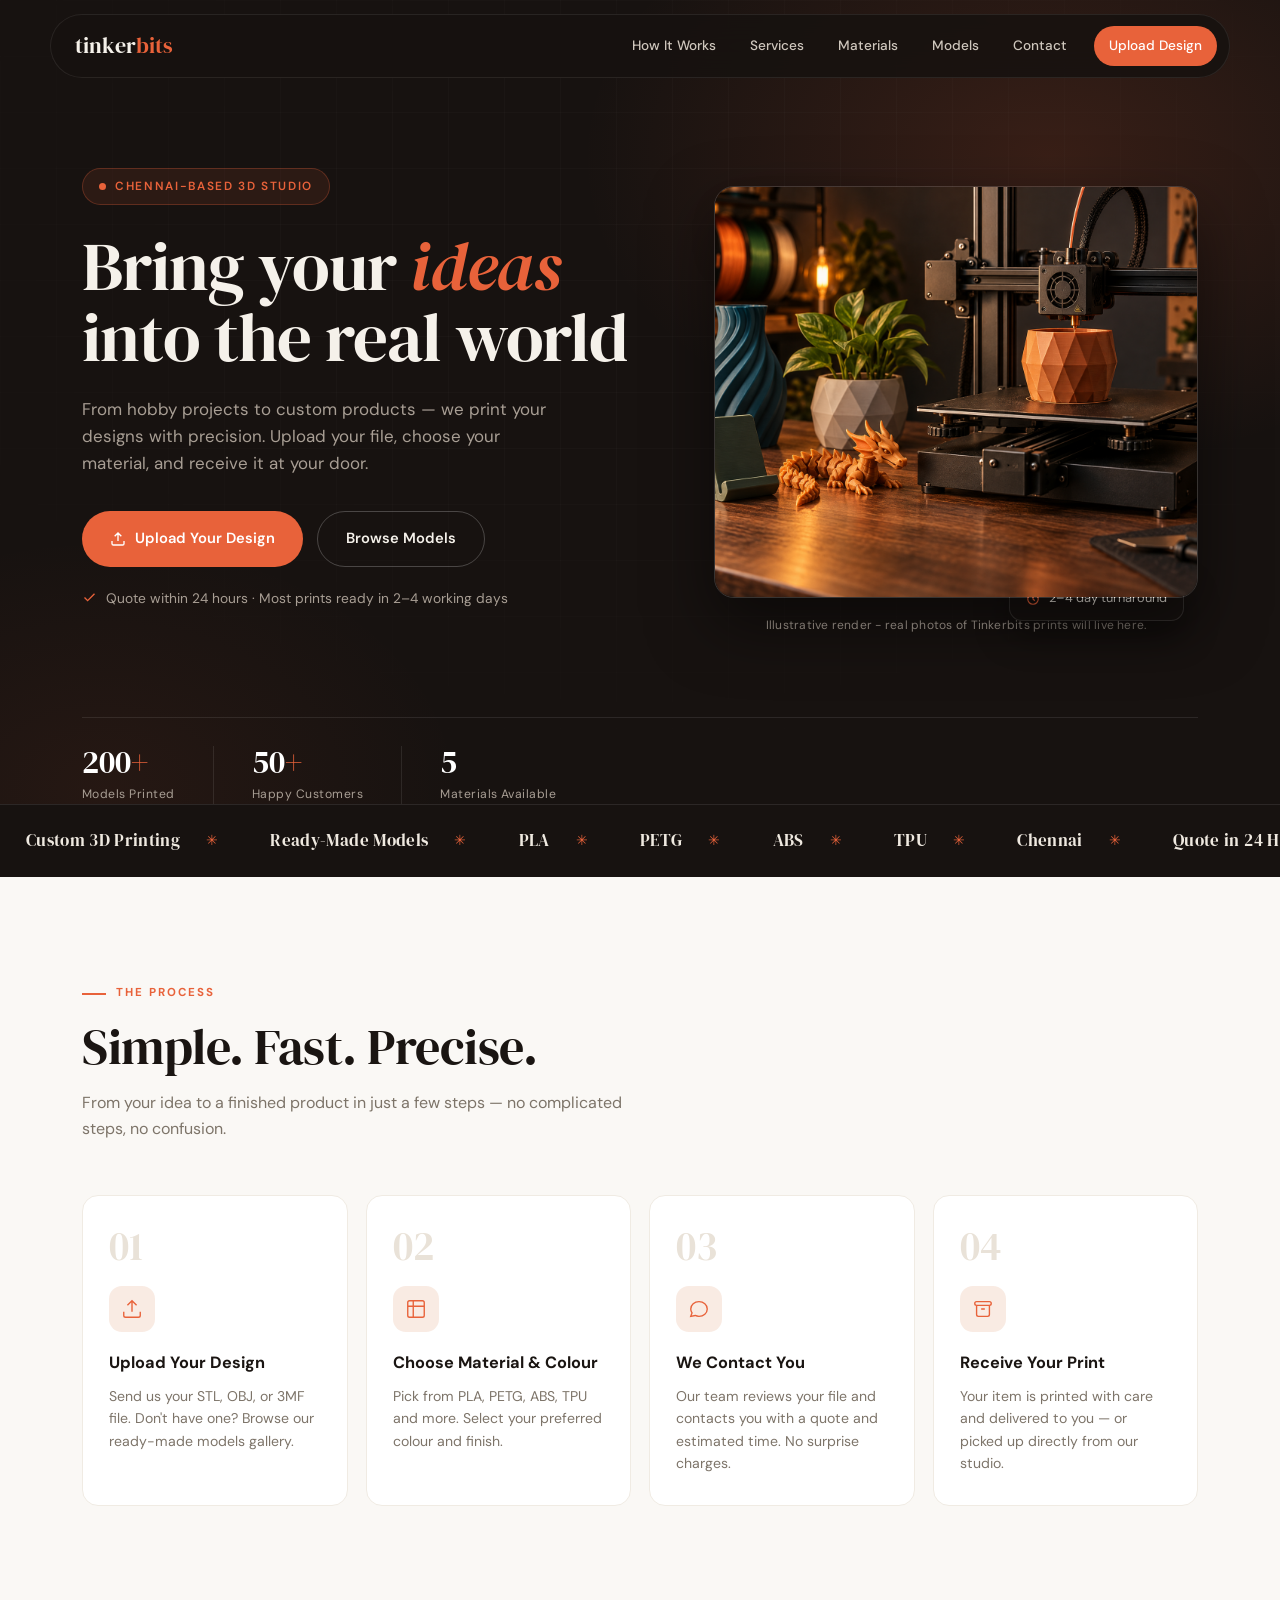
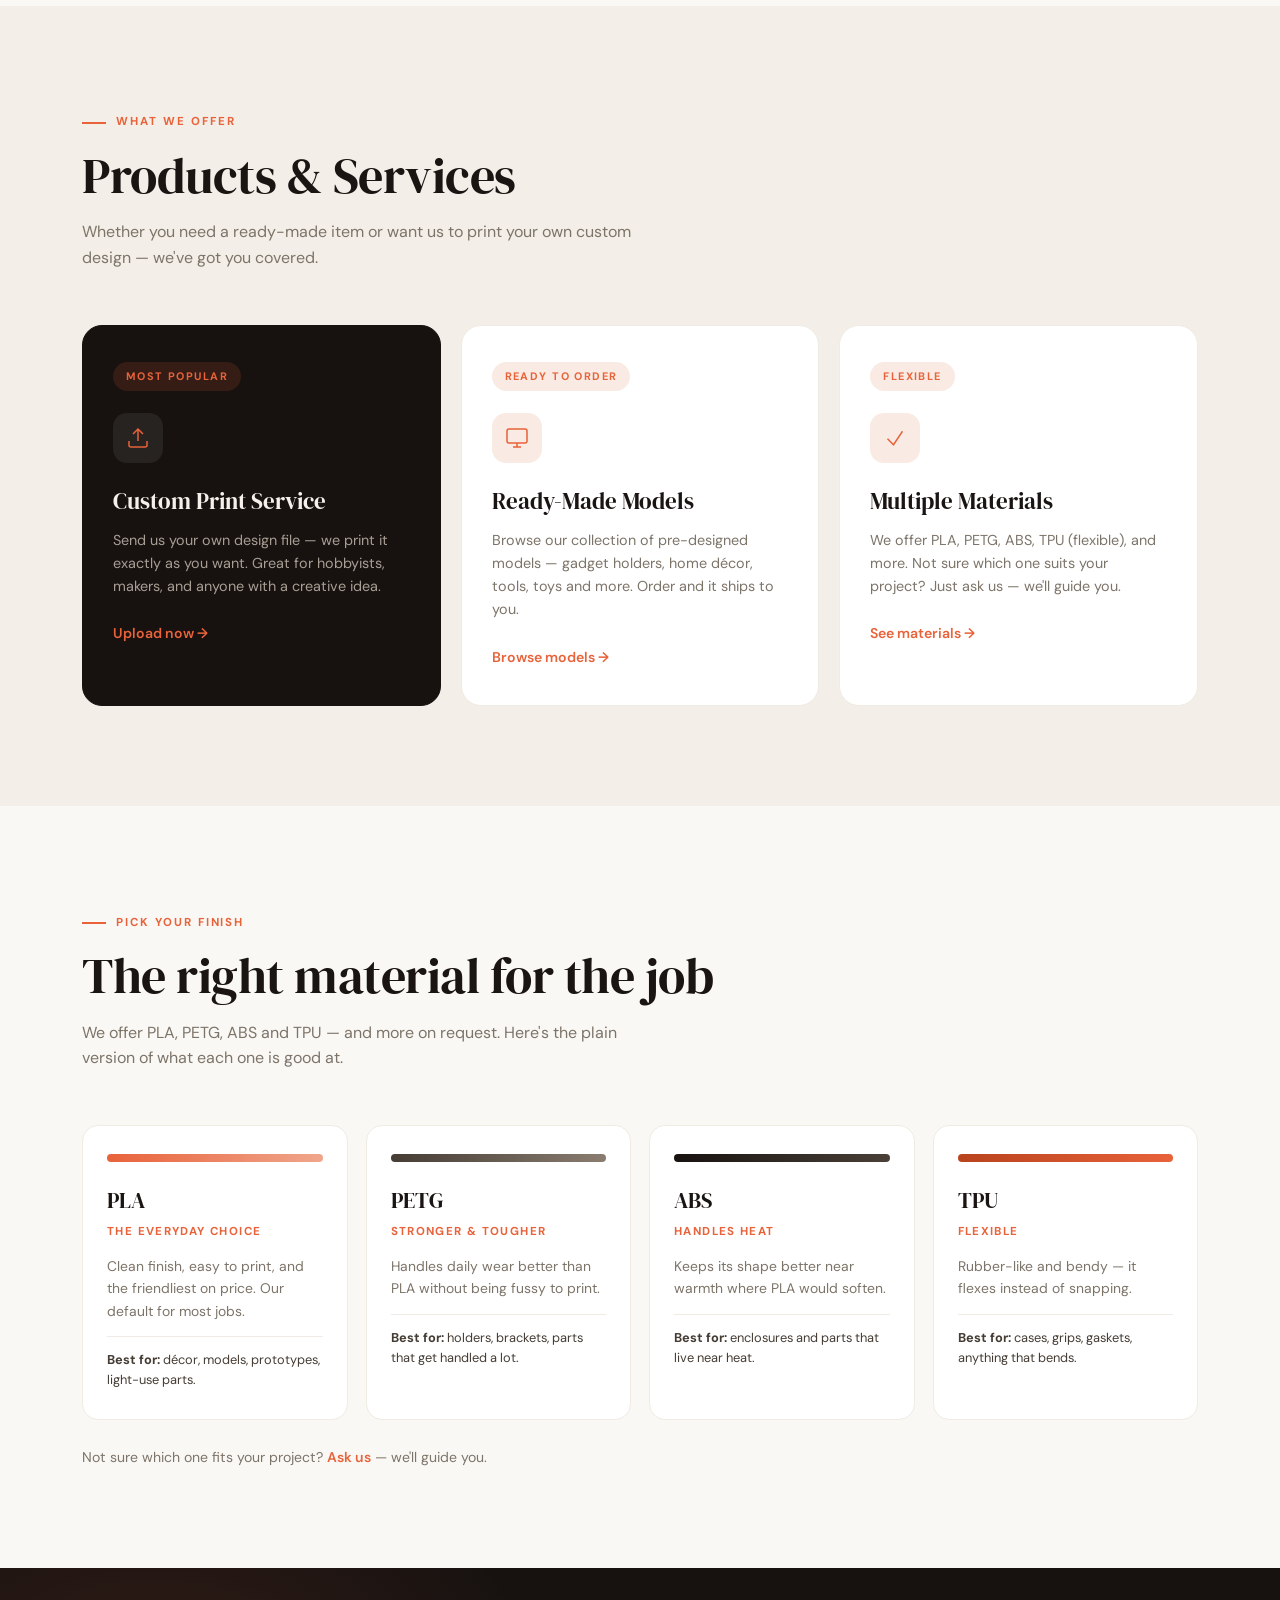
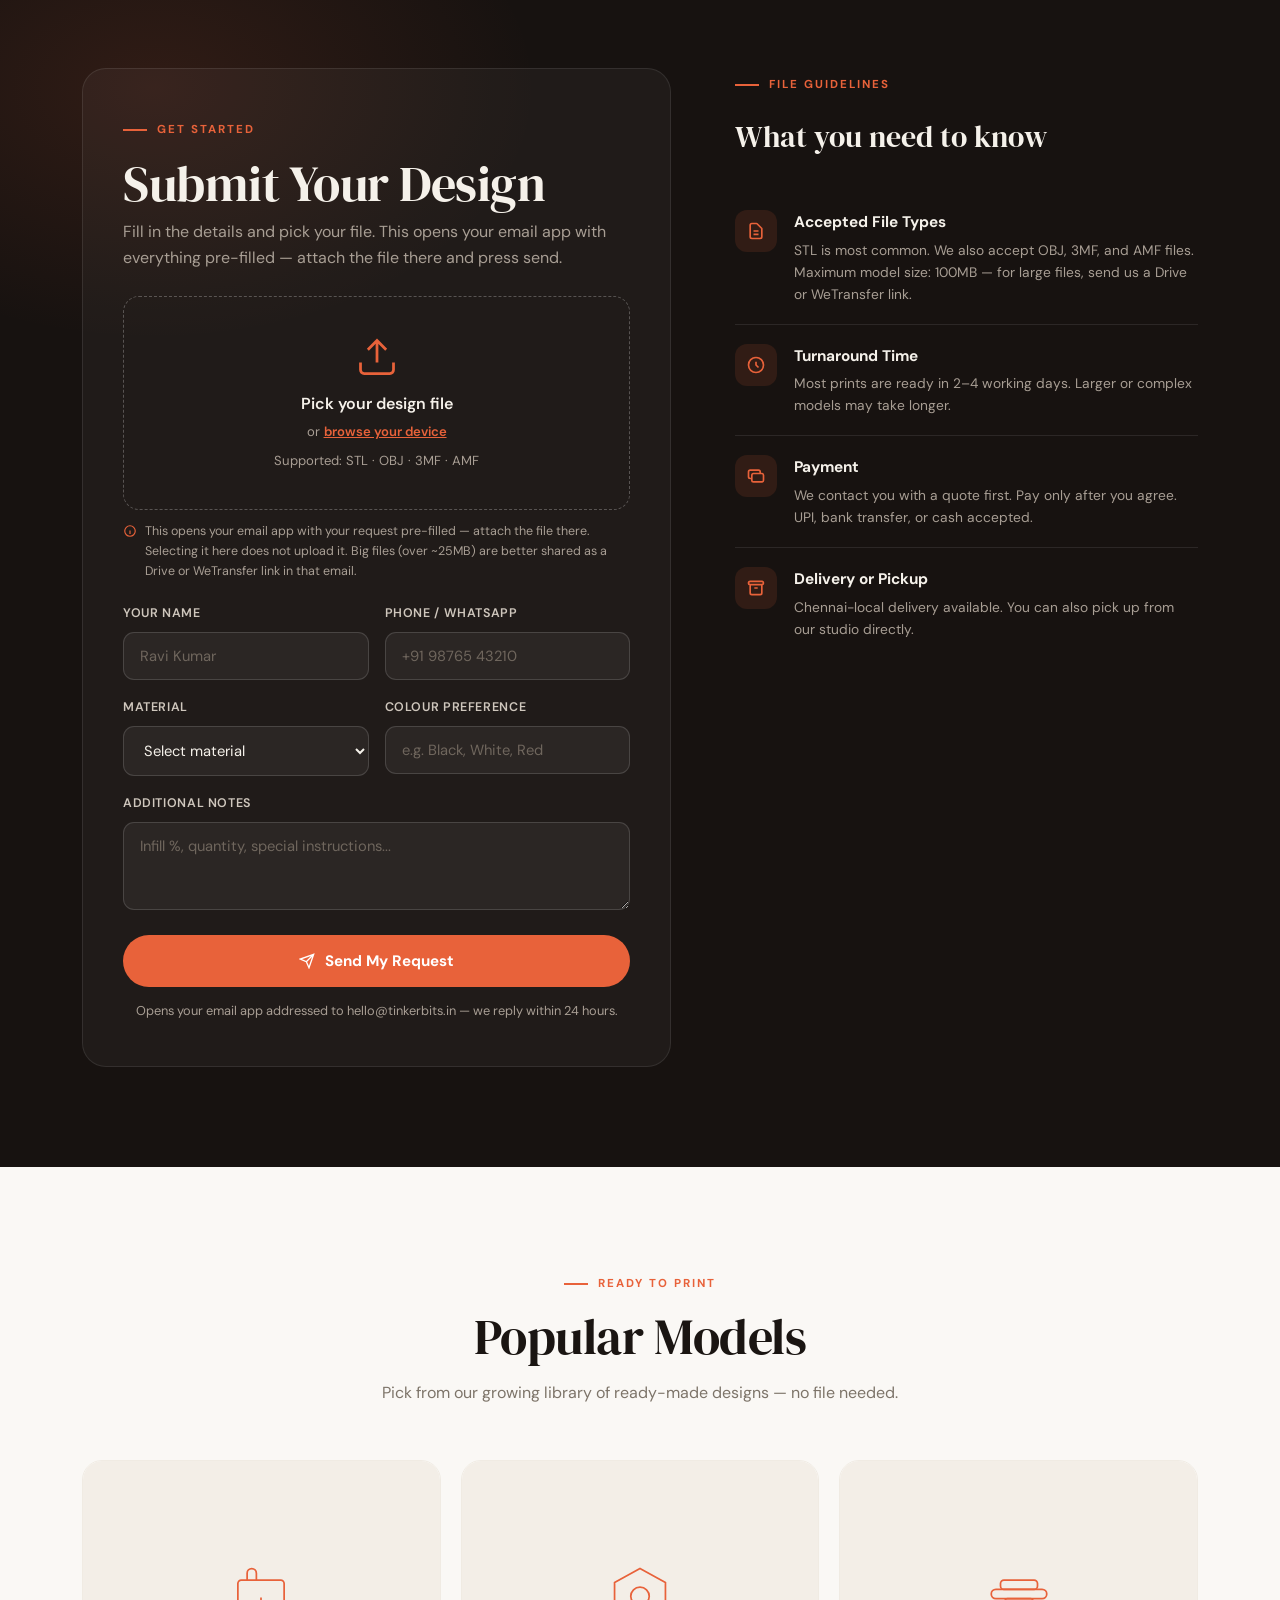
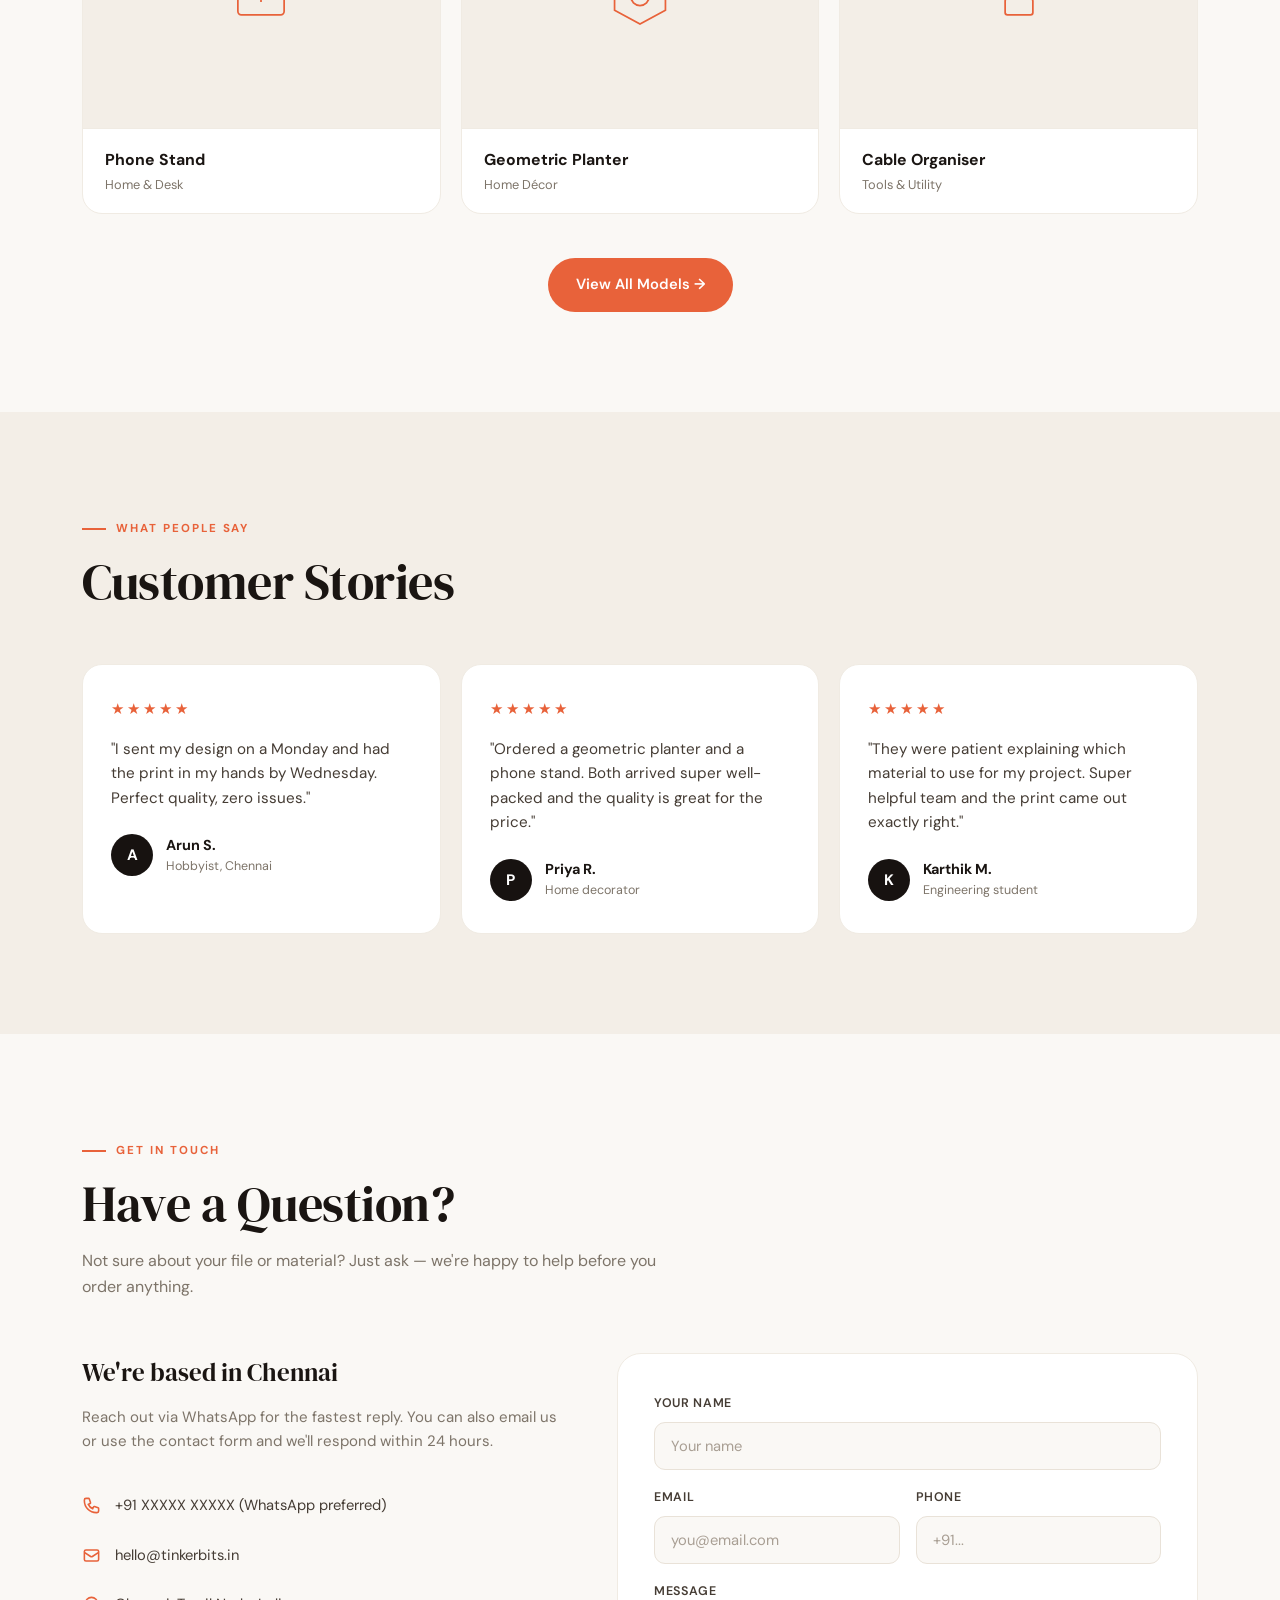
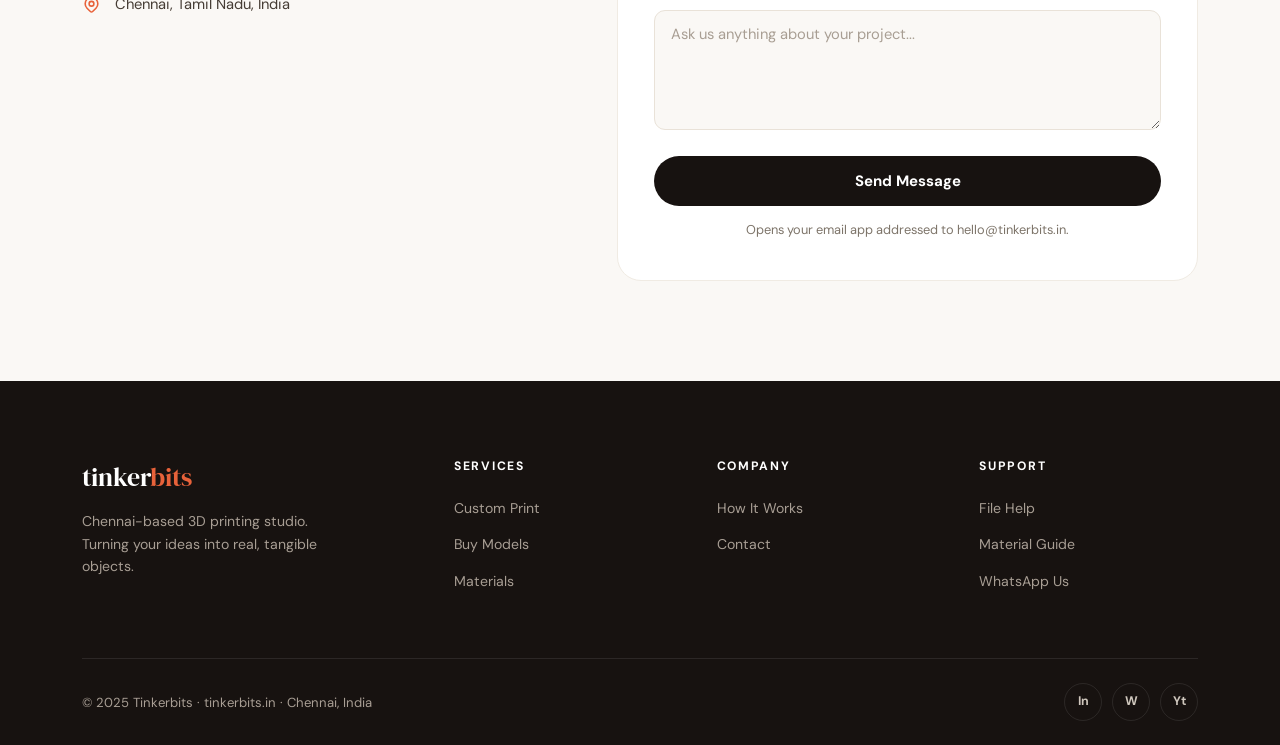
==== commit 6a91d964: "Fix upload note copy, hero stats layout, chip placement" ====
--- a/1-index.html
+++ b/1-index.html
@@ -162,6 +162,7 @@
     }
     .hero-expect svg { color: var(--accent); flex-shrink: 0; }
     .hero-stats {
+      grid-column: 1 / -1;
       display: flex; gap: 0; border-top: 1px solid var(--dark-line); padding-top: 28px;
     }
     .hero-stats > div { padding-right: 38px; margin-right: 38px; border-right: 1px solid var(--dark-line); }
@@ -189,8 +190,8 @@
       box-shadow: 0 14px 34px rgba(0, 0, 0, 0.4);
     }
     .hero-chip svg { color: var(--accent); flex-shrink: 0; }
-    .hero-chip.chip-1 { top: 6%; left: -26px; animation: float 7s ease-in-out infinite; }
-    .hero-chip.chip-2 { bottom: 24%; right: -20px; animation: float 8.5s ease-in-out 1.2s infinite; }
+    .hero-chip.chip-1 { top: 14px; left: 14px; animation: float 7s ease-in-out infinite; }
+    .hero-chip.chip-2 { bottom: 14px; right: 14px; animation: float 8.5s ease-in-out 1.2s infinite; }
     @keyframes float { 0%, 100% { transform: translateY(0); } 50% { transform: translateY(-13px); } }
 
     /* ─── MARQUEE ─── */
@@ -435,8 +436,6 @@
       .materials-grid { grid-template-columns: repeat(2, 1fr); }
       .hero-inner { grid-template-columns: 1fr; gap: 48px; }
       .hero-visual { max-width: 520px; }
-      .hero-chip.chip-1 { left: -6px; }
-      .hero-chip.chip-2 { right: -6px; }
       .upload-inner { grid-template-columns: 1fr; gap: 44px; }
       .contact-grid { grid-template-columns: 1fr; gap: 40px; }
       .footer-top { grid-template-columns: 1fr 1fr; gap: 32px; }
@@ -503,26 +502,26 @@
           <svg width="15" height="15" fill="none" stroke="currentColor" stroke-width="2.2" viewBox="0 0 24 24"><path d="M20 6L9 17l-5-5"/></svg>
           Quote within 24 hours · Most prints ready in 2–4 working days
         </div>
+      </div>
+      <div class="hero-visual">
+        <div class="hero-chip chip-1">
+          <svg width="14" height="14" fill="none" stroke="currentColor" stroke-width="2" viewBox="0 0 24 24"><path d="M9 12h6m-6 4h6m2 5H7a2 2 0 01-2-2V5a2 2 0 012-2h5.586a1 1 0 01.707.293l5.414 5.414a1 1 0 01.293.707V19a2 2 0 01-2 2z"/></svg>
+          STL · OBJ · 3MF · AMF
+        </div>
+        <div class="hero-chip chip-2">
+          <svg width="14" height="14" fill="none" stroke="currentColor" stroke-width="2" viewBox="0 0 24 24"><path d="M12 8v4l3 3m6-3a9 9 0 11-18 0 9 9 0 0118 0z"/></svg>
+          2–4 day turnaround
+        </div>
+        <div class="hero-photo">
+          <img src="hero-print.png" alt="A desktop 3D printer mid-print beside finished printed parts - illustrative render" />
+        </div>
+        <p class="hero-photo-caption">Illustrative render - real photos of Tinkerbits prints will live here.</p>
+      </div>
         <div class="hero-stats">
           <div><div class="stat-num">200<span>+</span></div><div class="stat-label">Models Printed</div></div>
           <div><div class="stat-num">50<span>+</span></div><div class="stat-label">Happy Customers</div></div>
           <div><div class="stat-num">5</div><div class="stat-label">Materials Available</div></div>
         </div>
-      </div>
-      <div class="hero-visual">
-        <div class="hero-chip chip-1">
-          <svg width="14" height="14" fill="none" stroke="currentColor" stroke-width="2" viewBox="0 0 24 24"><path d="M9 12h6m-6 4h6m2 5H7a2 2 0 01-2-2V5a2 2 0 012-2h5.586a1 1 0 01.707.293l5.414 5.414a1 1 0 01.293.707V19a2 2 0 01-2 2z"/></svg>
-          STL · OBJ · 3MF · AMF
-        </div>
-        <div class="hero-chip chip-2">
-          <svg width="14" height="14" fill="none" stroke="currentColor" stroke-width="2" viewBox="0 0 24 24"><path d="M12 8v4l3 3m6-3a9 9 0 11-18 0 9 9 0 0118 0z"/></svg>
-          2–4 day turnaround
-        </div>
-        <div class="hero-photo">
-          <img src="hero-print.png" alt="A desktop 3D printer mid-print beside finished printed parts - illustrative render" />
-        </div>
-        <p class="hero-photo-caption">Illustrative render - real photos of Tinkerbits prints will live here.</p>
-      </div>
     </div>
     <!-- ─── MARQUEE ─── -->
     <div class="marquee" aria-hidden="true">
@@ -653,12 +652,12 @@
             </div>
             <h4>Pick your design file</h4>
             <p>or <span class="browse-link">browse your device</span></p>
-            <p style="margin-top:8px;">Supported: STL · OBJ · 3MF · AMF · up to 100MB</p>
+            <p style="margin-top:8px;">Supported: STL · OBJ · 3MF · AMF</p>
           </div>
           <input type="file" id="fileInput" accept=".stl,.obj,.3mf,.amf" onchange="handleFile(this)" />
           <p class="file-note">
             <svg width="14" height="14" fill="none" stroke="currentColor" stroke-width="2" viewBox="0 0 24 24"><path d="M13 16h-1v-4h-1m1-4h.01M21 12a9 9 0 11-18 0 9 9 0 0118 0z"/></svg>
-            Picking the file here only adds its name to your request — a web page can't send files by itself. You'll attach the actual file in the email that opens.
+            This opens your email app with your request pre-filled — attach the file there. Selecting it here does not upload it. Big files (over ~25MB) are better shared as a Drive or WeTransfer link in that email.
           </p>
           <div class="file-preview" id="filePreview">
             <svg fill="none" stroke="currentColor" stroke-width="2" viewBox="0 0 24 24"><path d="M9 12h6m-6 4h6m2 5H7a2 2 0 01-2-2V5a2 2 0 012-2h5.586a1 1 0 01.707.293l5.414 5.414a1 1 0 01.293.707V19a2 2 0 01-2 2z"/></svg>
@@ -709,7 +708,7 @@
               <div class="info-icon"><svg fill="none" stroke="currentColor" stroke-width="2" viewBox="0 0 24 24"><path d="M9 12h6m-6 4h6m2 5H7a2 2 0 01-2-2V5a2 2 0 012-2h5.586a1 1 0 01.707.293l5.414 5.414a1 1 0 01.293.707V19a2 2 0 01-2 2z"/></svg></div>
               <div>
                 <h4>Accepted File Types</h4>
-                <p>STL is most common. We also accept OBJ, 3MF, and AMF files. Maximum file size: 100MB.</p>
+                <p>STL is most common. We also accept OBJ, 3MF, and AMF files. Maximum model size: 100MB — for large files, send us a Drive or WeTransfer link.</p>
               </div>
             </li>
             <li>
